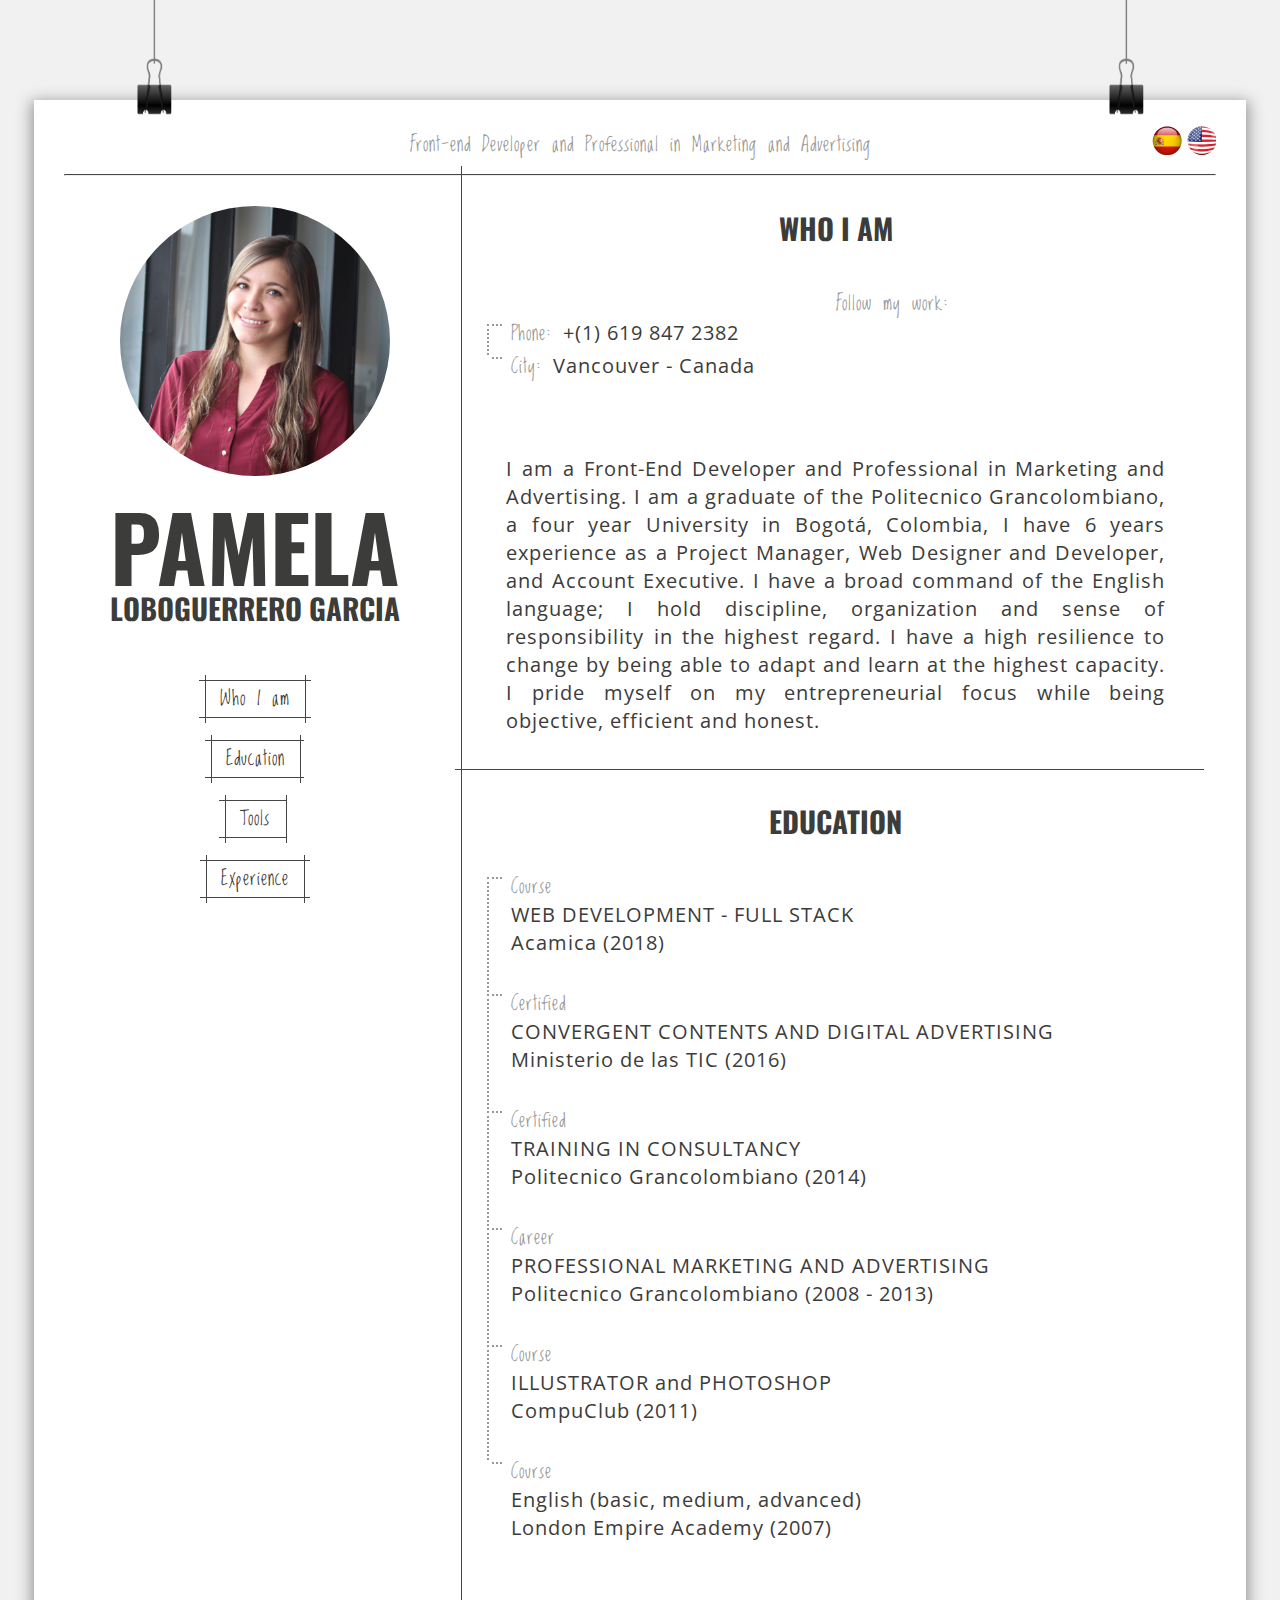
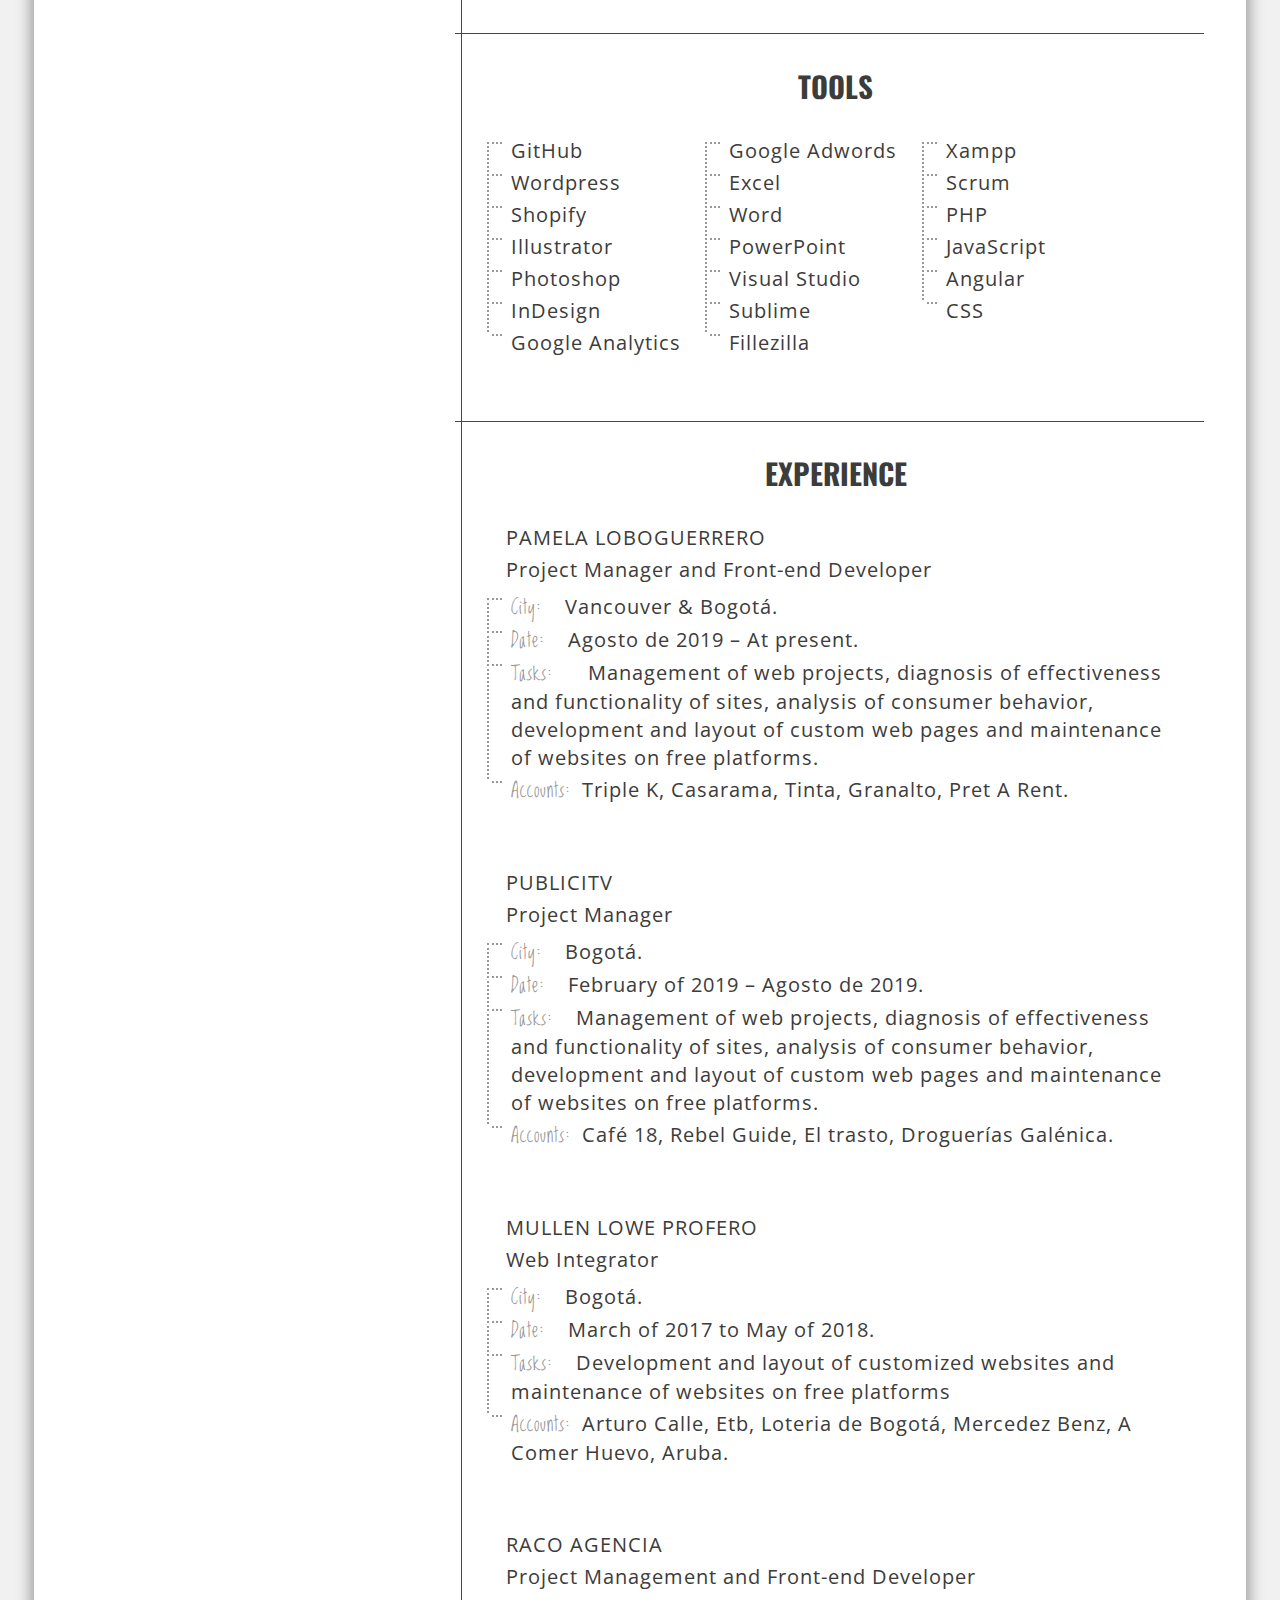
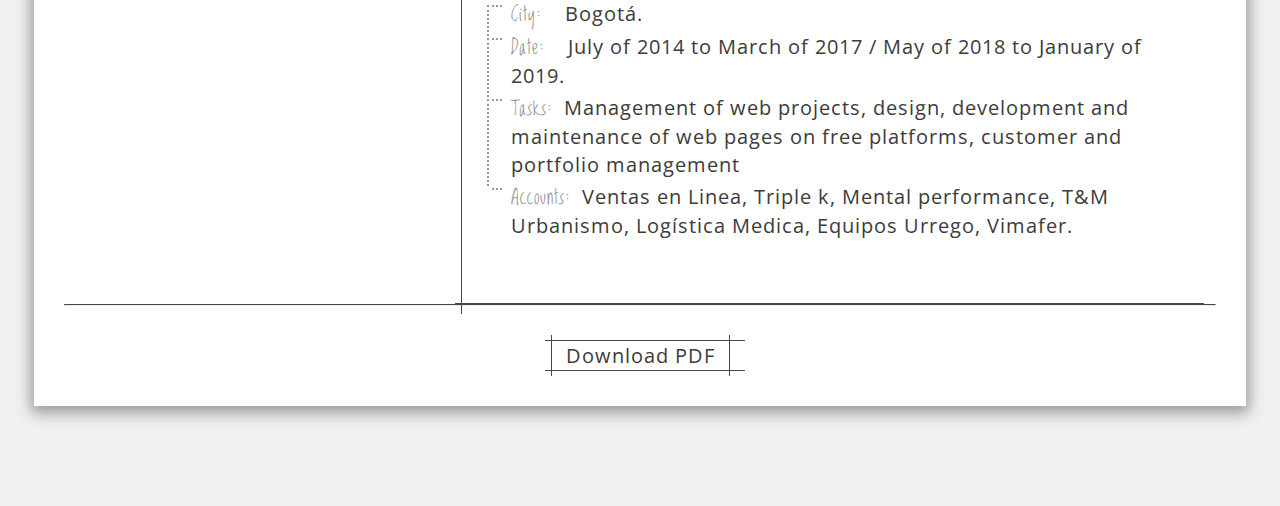
==== english-cv.html @ 78fc013a "left menu add" ====
<!DOCTYPE html>
<html>
    <head>
        <meta charset="UTF-8">
        <title>PAMELA LOBOGUERRERO GARCÍA</title>
        <meta name="viewport" content="width=device-width, initial-scale=1, maximum-scale=1">
        <meta property="og:image" content="http://racoagencia.com/pam/img/pam.jpg">
        <link rel="stylesheet" type="text/css" href="css/styles.css">
        <link href="https://fonts.googleapis.com/css?family=Oswald:500" rel="stylesheet">
        <link href="https://fonts.googleapis.com/css?family=Loved+by+the+King" rel="stylesheet">
        <link href="https://fonts.googleapis.com/css?family=Open+Sans+Condensed:300" rel="stylesheet">
        <!--Iconos FontAwesome-->
        <link rel="stylesheet" href="https://use.fontawesome.com/releases/v5.0.13/css/all.css" integrity="sha384-DNOHZ68U8hZfKXOrtjWvjxusGo9WQnrNx2sqG0tfsghAvtVlRW3tvkXWZh58N9jp" crossorigin="anonymous">
        <link rel="shortcut icon" href="img/favicon.ico" type="image/x-icon">
        <link rel="icon" href="img/favicon.ico" type="image/x-icon">
        <script type="text/javascript" src="https://ajax.googleapis.com/ajax/libs/jquery/1.7.1/jquery.min.js"></script>
        <script type="text/javascript" src="js/main.js"></script>
        <!-- Global site tag (gtag.js) - Google Analytics -->
        <script async src="https://www.googletagmanager.com/gtag/js?id=UA-147970262-1"></script>
        <script>
          window.dataLayer = window.dataLayer || [];
          function gtag(){dataLayer.push(arguments);}
          gtag('js', new Date());

          gtag('config', 'UA-147970262-1');
        </script>

    </head>
    <body>
        <div class="container">
            <p class="text-center carrera"><span> Front-end Developer and Professional in Marketing and Advertising </span></p>
            <hr>
            <div class="lan"><a href="index.html"><img src="img/espana.png"></a>  <a href="english-cv.html"><img src="img/usa.png"></a> </div>
            <div class="row">

                <div class="col-4">
                    <div class="left text-center">
                        <div class="foto"><img src="img/pam.jpg" alt="Foto Pamela"></div>
                        <h1 class="text-center">PAMELA</h1>
                        <h2>LOBOGUERRERO GARCIA</h2>   
                        <div class="scroll">
                            <div class="links" id="links">
                                <div class="container-fix">
                                    <div class="col-4-fix">
                                        <a class="lin-h lin-v btn-menu" data-targetmenu="quienSoy"  href="#quienSoy"> Who I am</a><br/>
                                        <a class="lin-h lin-v btn-menu" data-targetmenu="formacion"  href="#formacion"> Education</a><br/>
                                         <a class="lin-h lin-v btn-menu" data-targetmenu="habilidades"  href="#habilidades"> Tools</a><br/>
                                        <a class="lin-h lin-v btn-menu" data-targetmenu="experiencia"  href="#experiencia"> Experience</a><br/>
                                        
                                    </div>
                                </div>
                            </div>
                        </div>
                    </div>
                </div>

                <div class="col-8 lin-d lin-dd">   

                    <div id="quienSoy" class="lin-hd click">
                        <div class="right">
                            <h2 class="text-center">WHO I AM</h2>
                            <div class="col-6">
                                <ul class="contact">
                                    <li> <span> Phone: </span> +(1) 619 847 2382 </li>
                                    <li> <span> City: </span> Vancouver - Canada</li>
                                </ul>
                            </div>  
                            <div class="col-6">
                                <div class="redes ">
                                    <p><span>Follow my work:</span></p>
                                    <a href="https://www.behance.net/pameloga" target="_blanck"><i class="fab fa-behance-square"></i></a>
                                    <a href="https://www.linkedin.com/in/pamela-loboguerrero/" target="_blanck"><i class="fab fa-linkedin"></i></a>
                                    <a href="https://github.com/paloga87" target="_blanck"><i class="fab fa-git-square"></i></a>
                                </div>
                            </div>
                            <div class="clear"></div>

                            <p class="text-justify">I am a Front-End Developer and Professional in Marketing and Advertising. I am a graduate of the Politecnico Grancolombiano, a four year University in Bogotá, Colombia, I have 6 years experience as a Project Manager, Web Designer and Developer, and Account Executive. I have a broad command of the English language; I hold discipline, organization and sense of responsibility in the highest regard. I have a high resilience to change by being able to adapt and learn at the highest capacity. I pride myself on my entrepreneurial focus while being objective, efficient and honest.</p>
                        </div>
                    </div>

                    <div id="formacion" class="lin-h linr click">
                        <div class="right">
                            <h2 class="text-center">EDUCATION</h2>
                            <ul>
                                <li> <span> Course </span><br>
                                    WEB DEVELOPMENT - FULL STACK<br>
                                    Acamica (2018) <br><br>
                                </li>
                                <li> <span> Certified </span><br>
                                    CONVERGENT CONTENTS AND DIGITAL ADVERTISING<br>
                                    Ministerio de las TIC (2016)<br><br>
                                </li>
                                <li> <span> Certified </span> <br>
                                    TRAINING IN CONSULTANCY<br>
                                    Politecnico Grancolombiano (2014)<br><br>
                                </li>
                                <li> <span> Career </span><br>
                                    PROFESSIONAL MARKETING AND ADVERTISING <br>
                                    Politecnico Grancolombiano (2008 - 2013)<br><br>
                                </li>
                                <li> <span> Course </span><br>
                                    ILLUSTRATOR and PHOTOSHOP <br>
                                    CompuClub (2011)<br><br>
                                </li>
                                <li> <span> Course </span><br>
                                    English (basic, medium, advanced) <br>
                                    London Empire Academy (2007)<br><br>
                                </li>
                            </ul>
                        </div>
                    </div>
    
                  <div id="habilidades" class="click"> 
                        <div class="right">
                            <h2 class="text-center">TOOLS</h2>
                            <div class="tools">
                                <ul class="col-3 first">
                                    <li> GitHub</li>
                                    <li> Wordpress</li>
                                    <li> Shopify</li>
                                    <li> Illustrator</li>
                                    <li> Photoshop</li>
                                    <li> InDesign</li>
                                    <li> Google Analytics</li>
                                </ul>
                                <ul class="col-3">  
                                    <li> Google Adwords</li>
                                    <li> Excel</li>
                                    <li> Word</li>
                                    <li> PowerPoint</li>
                                    <li> Visual Studio</li>
                                    <li> Sublime</li>
                                    <li> Fillezilla</li>
                                </ul>
                                <ul class="col-3">  
                                    <li> Xampp</li>
                                    <li> Scrum</li>
                                    <li> PHP</li>
                                    <li> JavaScript</li>
                                    <li> Angular</li>
                                    <li> CSS</li>
                                    
                                </ul>
                                <div style="clear: both;"></div>
                            </div>
                           
                        </div>     
                    </div> 

                    <div id="experiencia" class="lin-h linr click">
                        <div class="right">
                            <h2 class="text-center">EXPERIENCE</h2>
                             <div class="empleo">
                                <p> PAMELA LOBOGUERRERO </p>
                                <p> Project Manager and Front-end Developer </p>
                                <ul>
                                    <li> <span> City: </span> &nbsp  Vancouver & Bogotá.  </li>
                                    <li> <span> Date: </span> &nbsp  Agosto de 2019 – At present.  </li>
                                    <li> <span> Tasks: </span>  &nbsp &nbsp Management of web projects, diagnosis of effectiveness and functionality of sites, analysis of consumer behavior, development and layout of custom web pages and maintenance of websites on free platforms.
                                    </li>
                                    <li> <span> Accounts: </span> Triple K, Casarama, Tinta, Granalto, Pret A Rent.
                                    </li>
                                </ul>
                            </div>
                            <div class="empleo">
                                <p> PUBLICITV </p>
                                <p> Project Manager </p>
                                <ul>
                                    <li> <span> City: </span> &nbsp  Bogotá.  </li>
                                    <li> <span> Date: </span> &nbsp  February of 2019 – Agosto de 2019. </li>
                                    <li> <span> Tasks: </span>  &nbsp Management of web projects, diagnosis of effectiveness and functionality of sites, analysis of consumer behavior, development and layout of custom web pages and maintenance of websites on free platforms.
                                    </li>
                                    <li> <span> Accounts: </span> Café 18, Rebel Guide, El trasto, Droguerías Galénica.
                                    </li>
                                </ul>
                            </div>
                            <div class="empleo">
                                <p> MULLEN LOWE PROFERO </p>
                                <p> Web Integrator </p>
                                <ul>
                                    <li> <span> City: </span> &nbsp  Bogotá.  </li>
                                    <li> <span> Date: </span> &nbsp March of 2017 to May of 2018. </li>
                                    <li> <span> Tasks: </span>  &nbsp Development and layout of customized websites and maintenance of websites on free platforms </li>
                                    <li> <span> Accounts: </span> Arturo Calle, Etb, Loteria de Bogotá, Mercedez Benz, A Comer Huevo, Aruba.
                                    </li>
                                </ul>
                            </div>
                            <div class="empleo">
                                <p> RACO AGENCIA </p>
                                <p> Project Management and Front-end Developer </p>
                                <ul>
                                    <li> <span> City: </span> &nbsp  Bogotá.  </li>
                                    <li> <span> Date: </span> &nbsp July of 2014 to March of 2017 / May of 2018 to January of 2019.</li>
                                    <li> <span> Tasks: </span>  Management of web projects, design, development and maintenance of web pages on free platforms,  customer and portfolio management </li>
                                    <li> <span> Accounts: </span> Ventas en Linea, Triple k, Mental performance, T&M Urbanismo, Logística Medica, Equipos Urrego, Vimafer.
                                    </li>
                                </ul>
                            </div>
                        </div>
                    </div>

                    
                </div>                       
            </div>	
            <hr>

            <div class="dwl-btn text-center"><a href="img/Pamela-Loboguerrero.pdf" target="_blanck">Download  PDF</a></div>
        </div> 
    </body>
</html>
---- css/styles.css ----
/*-------GENERALS------*/
*{
    margin: 0;
    padding: 0;
    color: #3c3c3b;
}
body{
    background: #f1f1f1;
    /*background: linear-gradient(to bottom left, #e1c0b3 42%, #68bcc8 99%); */
    background-repeat: no-repeat;
    min-height: -webkit-fill-available;
}
.container{
    width: 90%;
    background: #fff;
    margin: 0 auto;
    margin-top: 100px;
    padding: 30px;
    box-shadow: 0px 4px 14px 3px #999;
    margin-bottom: 100px;
    position: relative;
    max-width: 1170px;
}
.container::before, .container::after{
    content: "";
    background: url('../img/gancho.png');
    position: absolute;
    width: 40px;
    height: 163px;
    top: -148px;
    background-repeat: no-repeat;
    background-position: center;
    background-size: 100%;
}
.container::before{
    left: 100px;
}
.container::after{
    right: 100px;
}
.row{
    clear: both;
    display: table;
}
.clear{
    clear: both;
}
img{
    max-width: 100%;
}
hr{
   border-top: 1px solid #464645;
}
/*--fonts--*/
h1, h2, h3, h4{
    font-family: 'Oswald', sans-serif;
}
h1{
    font-size: 90px;
    line-height: 80px
}
h2{
    font-size:29px;
}
li span, p span, .links a{
    font-family: 'Loved by the King', cursive; 
}
p, li, a{
    font-family: 'Open Sans Condensed', sans-serif;
    font-size: 20px;
    line-height: 28px;
    letter-spacing: 1px;
    padding-bottom: 4px;
}
a{
    text-decoration: none;
}
.text-center{
    text-align: center;
}
.text-justify{
    text-align: justify;
}
span{
    color: #989898;
}
/*--Grids--*/
.col-3{
    width: 33%;
}
.col-4{
    width: 34.5%;
}
.col-6{
    width: 50%;
}
.col-8{
    width: 65%;    
}
.col-4, .col-8, .col-6, .col-3{
    float: left;
}
.center-b{
    margin: 0 auto;
    float: none;
}
/*---lines---*/
.lin-d, .lin-h, .lin-v{
     position: relative;
}
.lin-d::after {
    content: "";
    border-right: 1px solid #464645;
    position: absolute;
    left: 0;
    top: -10px;
    bottom: -10px;

}
.lin-h::before, .dwl-btn a::before{
    content:"";
    position: absolute;
    width: 112%;
    border-top: 1px solid #464645;
    border-bottom: 1px solid #464645;
    top: 0;
    bottom: 0;
    left: -6px;
}
.linr.lin-h::before{
    width: 100%;
}
.lin-v::after, .dwl-btn a::after{
    content:"";
    position: absolute;
    width: 99%;
    border-left: 1px solid #464645;
    border-right: 1px solid #464645;
    top: -5px;
    bottom: -5px;
    left: 0;
}
/*---list left lines--*/
ul{
    padding: 30px 0px;
    list-style-type: none;
}
ul li{
    position: relative;
    padding-left: 5px
}
ul li::after {
    border-right: 2px dotted #989898;
    content: "";
    position: absolute;
    left: -19px;
    top: 5px;
    bottom: -3px;
}
ul li:last-child::after{
    display: none;
}
ul li::before {
    border-top: 2px dotted #989898;
    content: "";
    position: absolute;
    left: -14px;
    width: 10px;
    top: 5px
}
/*-------CONTENT------*/
.lan{
    position: absolute;
    top: 25px;
    right: 30px
}

.lan a img:hover{
    cursor: pointer;
}
.carrera{
    padding-bottom: 15px;
}
.left{
    padding-right: 15px;
}
.right{
    padding-left: 45px;
    padding-right: 45px;
}
.left, .right{
    padding-top: 30px;
    padding-bottom: 30px;
}
.foto{
    border-radius: 50%;
    overflow: hidden;
    width: 270px;
    height: 270px;
    margin: 0 auto;
    margin-bottom: 30px;
}
.scroll{
    position: relative;
}

.links{
    position: absolute;
    width: 100%;
}
.links{
    padding: 40px 0;

}
.links a, .dwl-btn a{
    position: relative;
    padding: 2px 15px;
    text-decoration: none;
    transition: background-color 0.5s ease-in-out;
    line-height: 60px
}
.links a:hover, .dwl-btn a:hover{
    background: #464645;
    color: #fff;
}
.fix{
    position: fixed;
    top: 0;
    left: 0;
}
.fix .container-fix{
    width: 75%;
    background: #fff;
    margin: 0 auto;
    padding: 30px;
    margin-bottom: 100px;
    position: relative;
    max-width: 1170px;
}
.fix .col-4-fix{
    width: 34.5%;
}
.empleo {
    padding-top: 30px;
}
.empleo ul{
    padding-top: 5px;
}
.contact{
    margin-top: 40px;
    margin-bottom: 40px;
}
.redes {
    padding-top: 40px;
}
.fab{
    font-size: 40px;
    padding: 10px 10px;
}
.fa-behance-square{
    color: #0066ff;
}
.fa-linkedin{
    color: #057aba;
}

.fab:hover{
    color: #989898;
}
.proyecto{
    position: relative;
    margin: 5px;   
}
.proyecto:hover::before, .proyecto:focus::before{
    content: "";
    position: absolute;
    top: 0;
    bottom: 0;
    left: 0;
    right: 0;
    background: #464645;
    width: 100%;
    opacity: 0.6;
}
.proyecto a{
    display: none;
}
.proyecto:hover a, .proyecto:focus a{
    display: block;
    position: absolute;
    text-align: center;
    width: 100%;
    top: 0;
    bottom: 0;
    left: 0;
    right: 0;
    padding-top: 30%;
    color: #fff; 
}
#habilidades h4{
    display: inline-block;
}
.progress{
    padding-top: 30px;
}
.habilidad{
    width: 70%;
    margin: 0 auto;
    clear: both;
    margin-bottom: 5px;
}
ol{
    float: right;    
    text-align: right;
    list-style-type: none;
    display: inline-block;
}
ol li{
    width: 14px;
    height: 10px;
    background: #fff;
    border-radius: 50%;
    margin: 3px;
    display: inline-block
}
.html{
    background: #e25218;
}
.css{
    background: #027bcb;
}
.jas{
    background: #f3851b;
}
.php{
    background: #8c8fcb;
}
.wordpress{
    background: #0986c2;
}
.git{
    background: #ed5629;
}
.angular{
    background: #C3002F;
}
.ilustrator{
    background: #f27a00;
}
.photoshop{
    background: #38d2ff;  
}
.dwl-btn{
    margin: 20px 0 20px 0;
    width: 100%;
    height: 30px
}

/*---Media---*/
@media (max-width: 1150px){
    .container, .fix .container-fix{
        width: 85%
    }
}
@media (max-width: 999px){
    .foto{
        width: 200px;
        height: 200px;
    }
    h1{
        font-size: 64px;
        line-height: 60px
    }
    h2{
        font-size:20px;
    }
    .habilidad{
        width: 90%;
    }
}
@media (max-width: 767px){
    .container::before, .container::after{
        height: 123px;
        top: -110px;
        background-size:  contain;
    }
    .col-4, .col-8,  .col-3 {
        width: 100%;
    }
    .lin-dd::before{
        content: "";
        border-right: 1px solid #464645;
        position: absolute;
        right: 0;
        top: -10px;
        bottom: -10px;
    }
    .linr.lin-h::before{
        width: 102%;
    }
    .lin-hd{
        position: relative;
    }
    .lin-hd::after{
        content:"";
        position: absolute;
        width: 102%;
        border-top: 1px solid #464645;
        top: 0;
        left: -6px;
    }
    .links{
        display: none
    }
    .redes {
        padding-top: 0px;
        padding-bottom: 20px;
    } 
    .lan{
        position: relative;
        width: 100%;
        text-align: right;
        padding: 10px 0;
        top: 0;
        right: 0;
    }
    .picture .left{
        padding-top: 0px;
    }
    .contact{
        margin-top: 0;
        margin-bottom: 0;
    }
    .tools ul{
        padding: 0
    }
    .tools ul.first{
        padding-top: 30px;
    }
    
}
@media (max-width: 500px){
    .container{
        width: 86%;
        padding: 13px;
        margin-top: 50px;
        margin-bottom: 50px;
    }
    .right{
        padding-left: 30px;
        padding-right: 30px
    }
    .col-6{
        width: 100%;
    }
    p, li, a{
        font-size:17px
    }
    .linr.lin-h::before, .lin-hd::after{
        width: 104%
    }
    .habilidad{
        width: 100%;
        margin-bottom: 5px;
    }
    ol li{
        width: 8px;
        height: 8px;
        margin: 1.5px;
    }
}
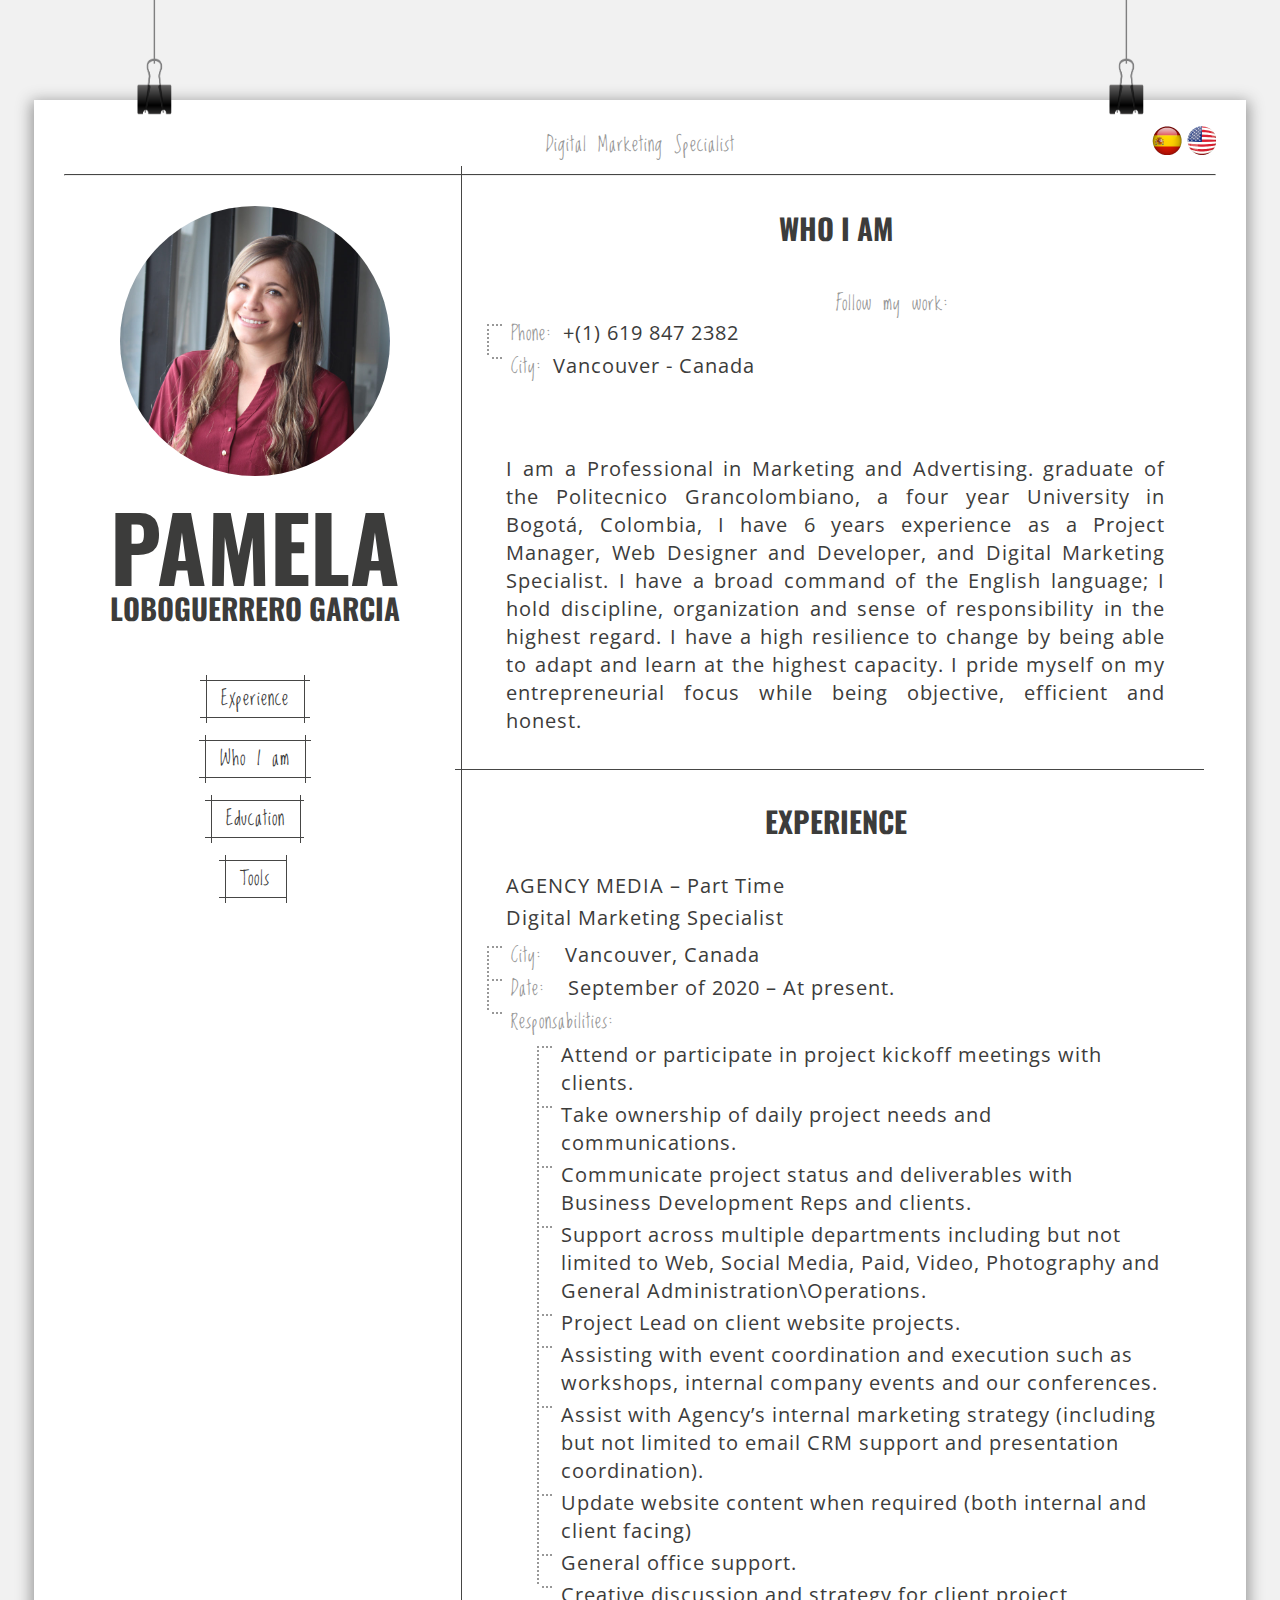
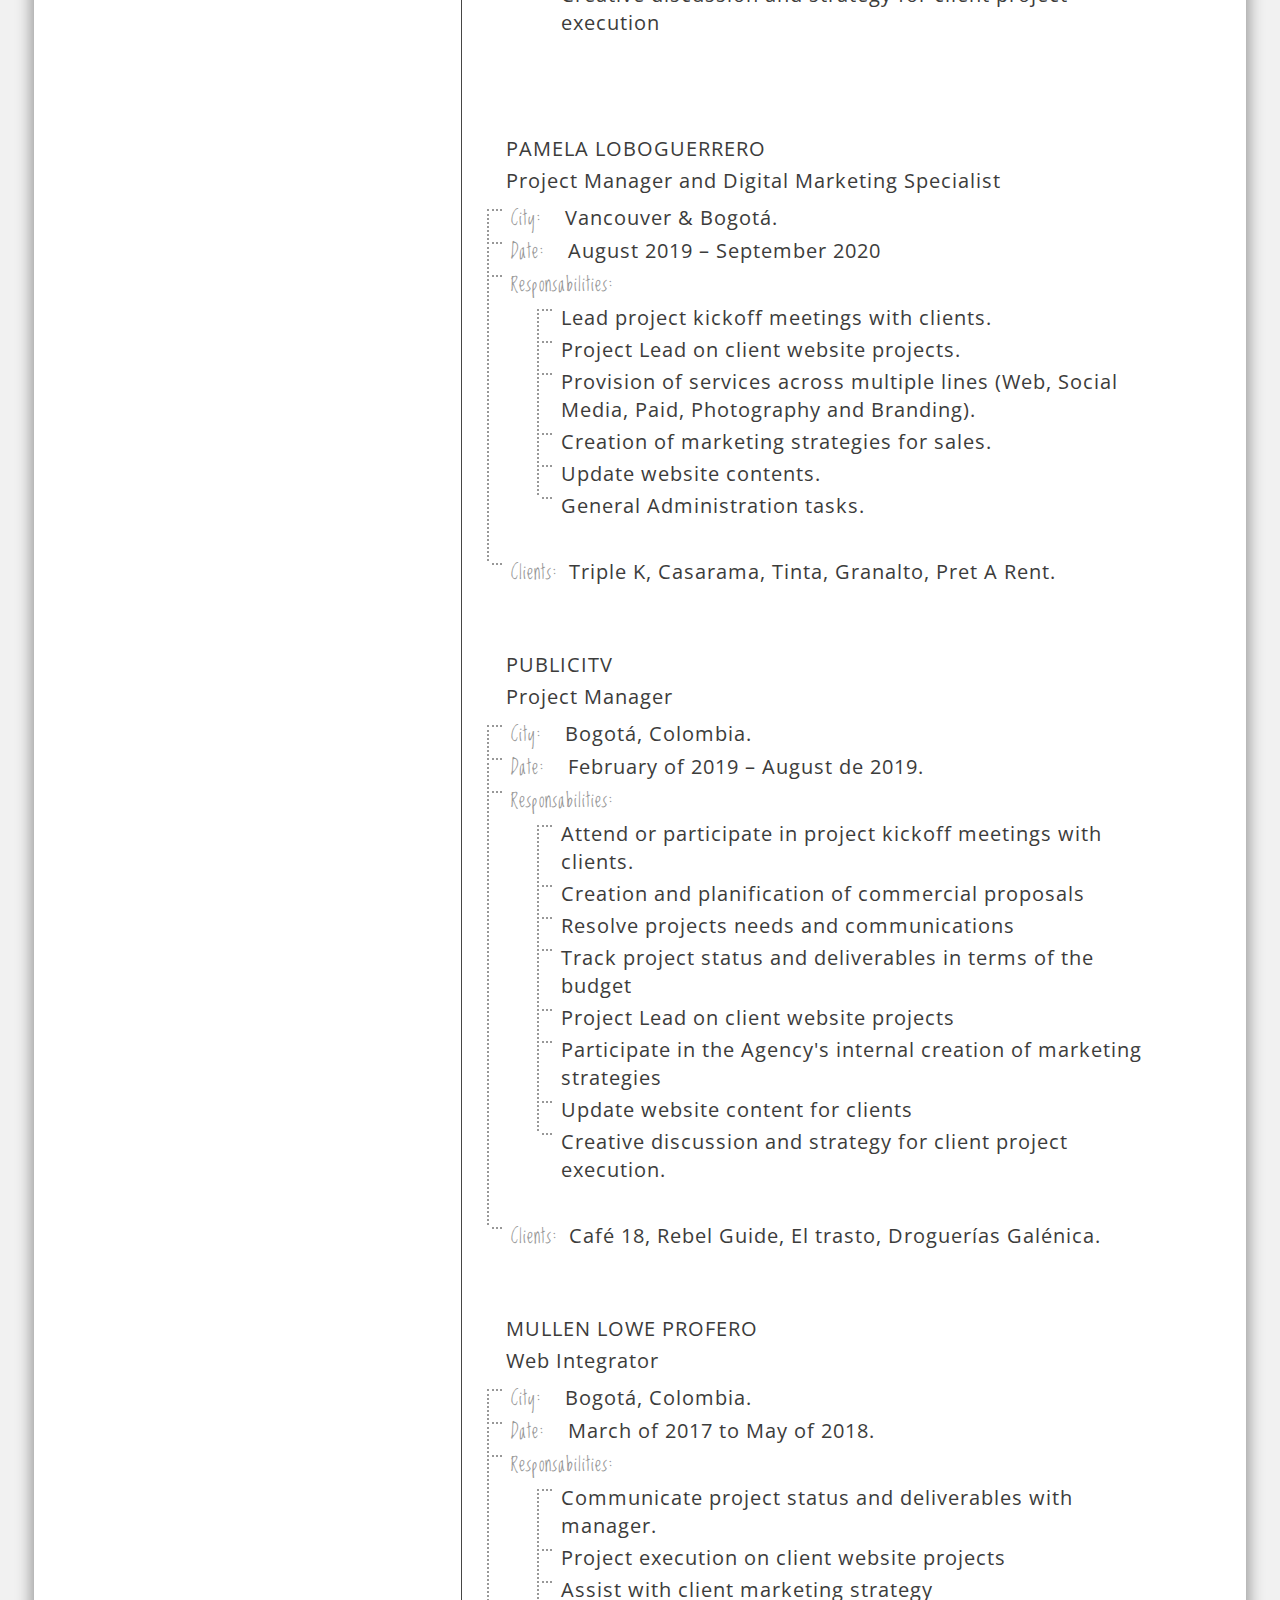
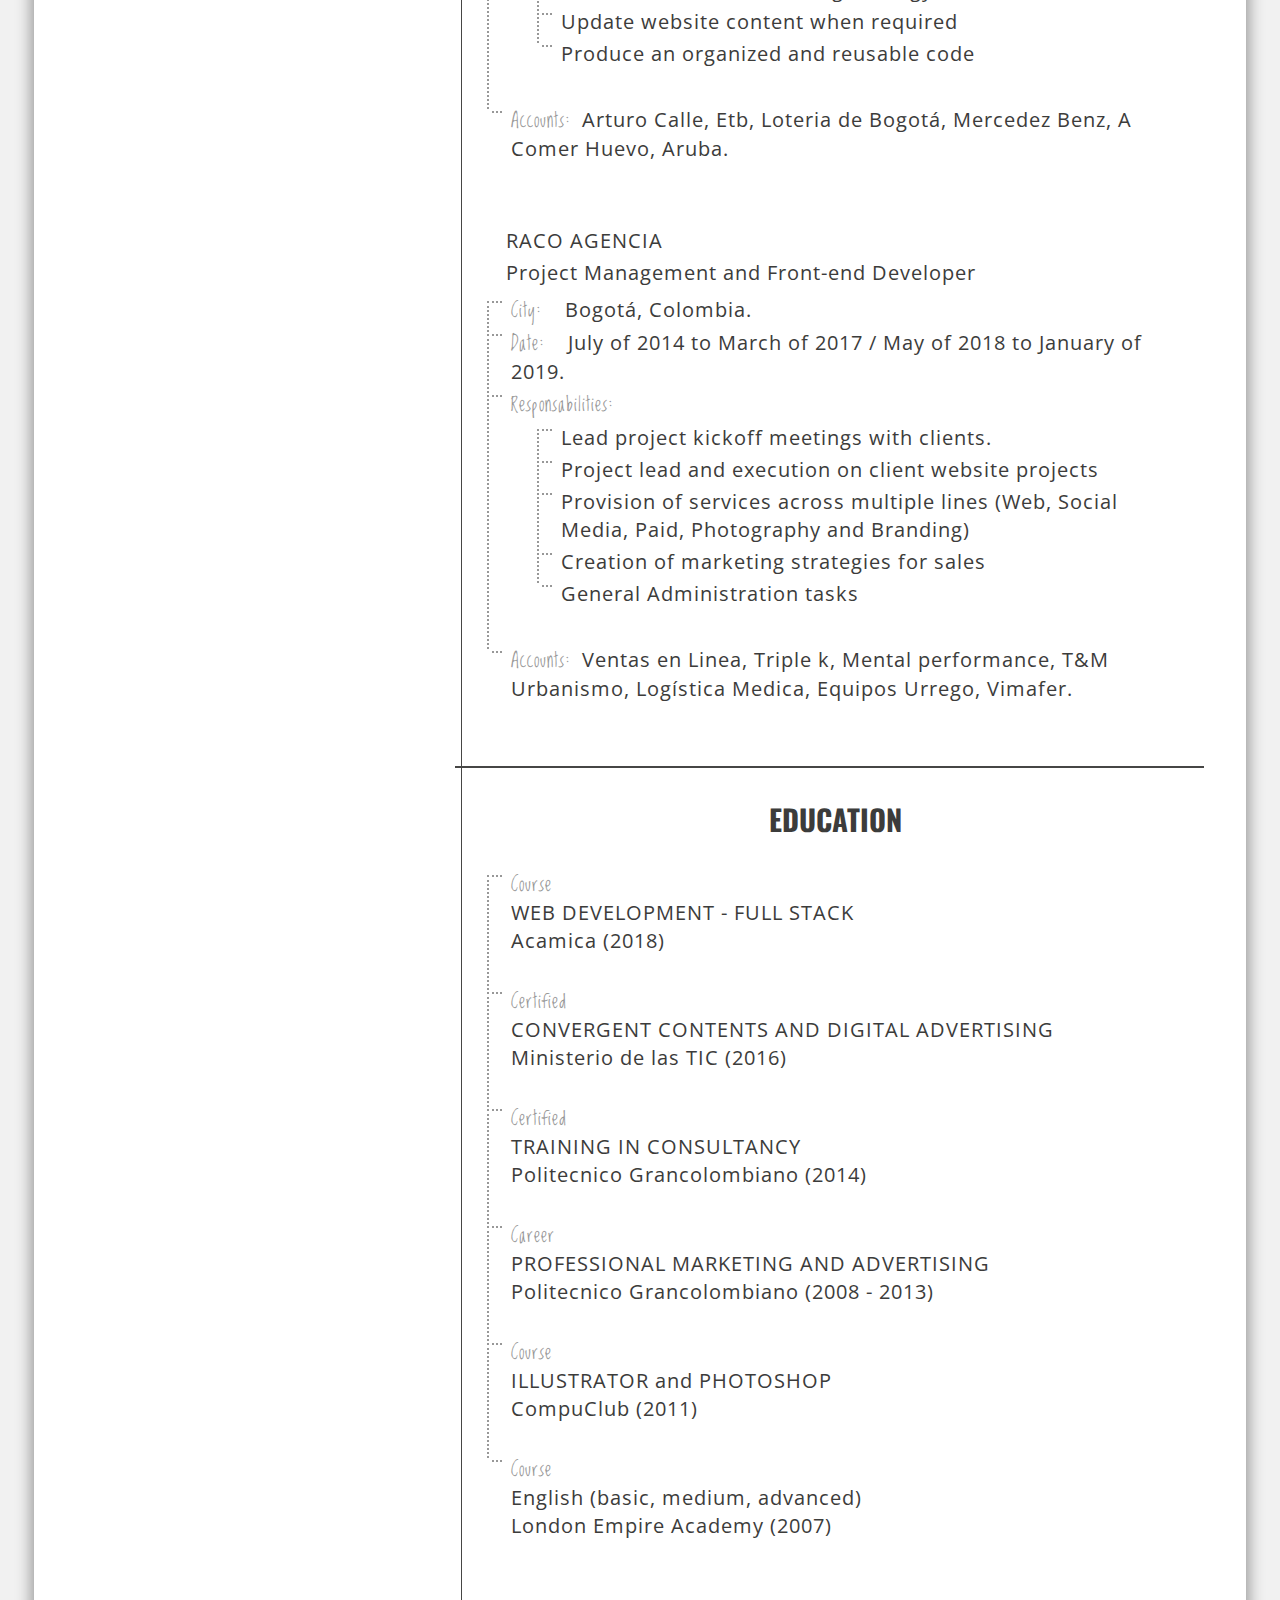
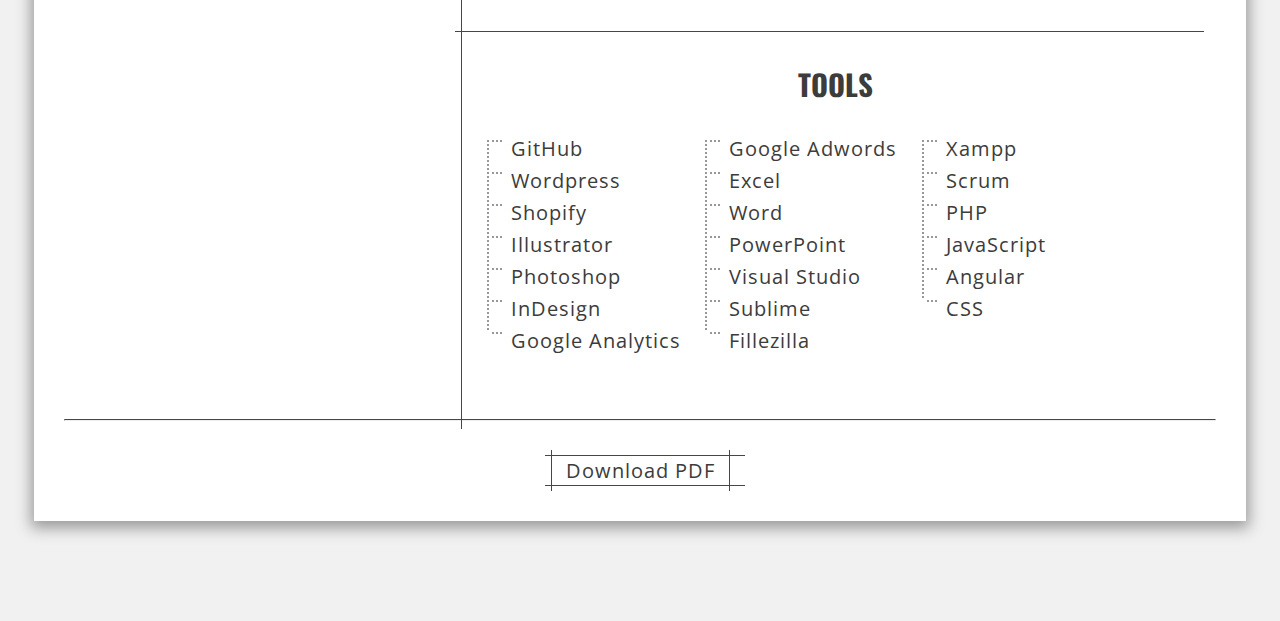
==== commit 6be6947b: "Add files via upload" ====
--- a/english-cv.html
+++ b/english-cv.html
@@ -28,7 +28,7 @@
     </head>
     <body>
         <div class="container">
-            <p class="text-center carrera"><span> Front-end Developer and Professional in Marketing and Advertising </span></p>
+            <p class="text-center carrera"><span> Digital Marketing Specialist </span></p>
             <hr>
             <div class="lan"><a href="index.html"><img src="img/espana.png"></a>  <a href="english-cv.html"><img src="img/usa.png"></a> </div>
             <div class="row">
@@ -42,10 +42,10 @@
                             <div class="links" id="links">
                                 <div class="container-fix">
                                     <div class="col-4-fix">
+                                        <a class="lin-h lin-v btn-menu" data-targetmenu="experiencia"  href="#experiencia"> Experience</a><br/>                                        
                                         <a class="lin-h lin-v btn-menu" data-targetmenu="quienSoy"  href="#quienSoy"> Who I am</a><br/>
                                         <a class="lin-h lin-v btn-menu" data-targetmenu="formacion"  href="#formacion"> Education</a><br/>
-                                         <a class="lin-h lin-v btn-menu" data-targetmenu="habilidades"  href="#habilidades"> Tools</a><br/>
-                                        <a class="lin-h lin-v btn-menu" data-targetmenu="experiencia"  href="#experiencia"> Experience</a><br/>
+                                        <a class="lin-h lin-v btn-menu" data-targetmenu="habilidades"  href="#habilidades"> Tools</a><br/>
                                         
                                     </div>
                                 </div>
@@ -75,7 +75,116 @@
                             </div>
                             <div class="clear"></div>
 
-                            <p class="text-justify">I am a Front-End Developer and Professional in Marketing and Advertising. I am a graduate of the Politecnico Grancolombiano, a four year University in Bogotá, Colombia, I have 6 years experience as a Project Manager, Web Designer and Developer, and Account Executive. I have a broad command of the English language; I hold discipline, organization and sense of responsibility in the highest regard. I have a high resilience to change by being able to adapt and learn at the highest capacity. I pride myself on my entrepreneurial focus while being objective, efficient and honest.</p>
+                            <p class="text-justify">I am a Professional in Marketing and Advertising. graduate of the Politecnico Grancolombiano, a four year University in Bogotá, Colombia, I have 6 years experience as a Project Manager, Web Designer and Developer, and Digital Marketing Specialist. I have a broad command of the English language; I hold discipline, organization and sense of responsibility in the highest regard. I have a high resilience to change by being able to adapt and learn at the highest capacity. I pride myself on my entrepreneurial focus while being objective, efficient and honest.</p>
+                        </div>
+                    </div>
+                    <div id="experiencia" class="lin-h linr click">
+                        <div class="right">
+                            <h2 class="text-center">EXPERIENCE</h2>
+                            <div class="empleo">
+                                <p> AGENCY MEDIA – Part Time </p>
+                                <p> Digital Marketing Specialist </p>
+                                <ul>
+                                    <li> <span> City: </span> &nbsp  Vancouver, Canada </li>
+                                    <li> <span> Date: </span> &nbsp  September of 2020 – At present.  </li>
+                                    <li> <span> Responsabilities: </span>  <br>
+                                        <ul class="responsabilities">
+                                        <li>Attend or participate in project kickoff meetings with clients. </li>
+                                        <li>Take ownership of daily project needs and communications. </li>
+                                        <li> Communicate project status and deliverables with Business Development Reps and clients. </li>
+                                        <li> Support across multiple departments including but not limited to Web, Social Media, Paid, Video, Photography and General Administration\Operations. </li>
+                                        <li> Project Lead on client website projects. </li>
+                                        <li> Assisting with event coordination and execution such as workshops, internal company events and our conferences. </li>
+                                        <li> Assist with Agency’s internal marketing strategy (including but not limited to email CRM support and presentation coordination). </li>
+                                        <li> Update website content when required (both internal and client facing)</li>
+                                        <li> General office support. </li>
+                                        <li> Creative discussion and strategy for client project execution </li>
+                                        </ul>
+
+                                    
+                                    </li>
+                                </ul>
+                            </div>
+                            <div class="empleo">
+                                <p> PAMELA LOBOGUERRERO </p>
+                                <p> Project Manager and Digital Marketing Specialist</p>
+                                <ul>
+                                    <li> <span> City: </span> &nbsp  Vancouver & Bogotá.  </li>
+                                    <li> <span> Date: </span> &nbsp  August 2019 – September 2020  </li>
+                                    <li> <span> Responsabilities: </span>  
+                                        <ul class="responsabilities">
+                                            <li> Lead project kickoff meetings with clients. </li>
+                                            <li> Project Lead on client website projects.</li>
+                                            <li> Provision of services across multiple lines (Web, Social Media, Paid, Photography and Branding).</li>
+                                            <li> Creation of marketing strategies for sales.</li>
+                                            <li> Update website contents.</li>
+                                            <li> General Administration tasks.  </li>
+
+                                        </ul>
+                                    </li>
+                                    <li> <span> Clients: </span> Triple K, Casarama, Tinta, Granalto, Pret A Rent.
+                                    </li>
+                                </ul>
+                            </div>
+                            <div class="empleo">
+                                <p> PUBLICITV </p>
+                                <p> Project Manager </p>
+                                <ul>
+                                    <li> <span> City: </span> &nbsp  Bogotá, Colombia. </li>
+                                    <li> <span> Date: </span> &nbsp  February of 2019 – August de 2019. </li>
+                                    <li> <span> Responsabilities: </span>  
+                                        <ul class="responsabilities">
+                                            <li> Attend or participate in project kickoff meetings with clients.</li>
+                                            <li> Creation and planification of commercial proposals</li>
+                                            <li> Resolve projects needs and communications</li>
+                                            <li> Track project status and deliverables in terms of the budget</li>
+                                            <li> Project Lead on client website projects</li>
+                                            <li> Participate in the Agency's internal creation of marketing strategies</li>
+                                            <li> Update website content for clients</li>
+                                            <li> Creative discussion and strategy for client project execution.</li> 
+                                        </ul>
+                                    </li>
+                                    <li> <span> Clients: </span> Café 18, Rebel Guide, El trasto, Droguerías Galénica.
+                                    </li>
+                                </ul>
+                            </div>
+                            <div class="empleo">
+                                <p> MULLEN LOWE PROFERO </p>
+                                <p> Web Integrator </p>
+                                <ul>
+                                    <li> <span> City: </span> &nbsp  Bogotá, Colombia.  </li>
+                                    <li> <span> Date: </span> &nbsp March of 2017 to May of 2018. </li>
+                                    <li> <span> Responsabilities: </span>  
+                                        <ul class="responsabilities">
+                                            <li> Communicate project status and deliverables with manager.</li>
+                                            <li> Project execution on client website projects</li>
+                                            <li> Assist with client marketing strategy</li>
+                                            <li> Update website content when required</li>
+                                            <li> Produce an organized and reusable code</li>                                           
+                                        </ul>
+                                    </li>
+                                    <li> <span> Accounts: </span> Arturo Calle, Etb, Loteria de Bogotá, Mercedez Benz, A Comer Huevo, Aruba.</li>
+                                </ul>
+                            </div>
+                            <div class="empleo">
+                                <p> RACO AGENCIA </p>
+                                <p> Project Management and Front-end Developer </p>
+                                <ul>
+                                    <li> <span> City: </span> &nbsp  Bogotá, Colombia.  </li>
+                                    <li> <span> Date: </span> &nbsp July of 2014 to March of 2017 / May of 2018 to January of 2019.</li>
+                                    <li> <span> Responsabilities: </span>  
+                                        <ul class="responsabilities">
+                                            <li> Lead project kickoff meetings with clients. </li>
+                                            <li> Project lead and execution on client website projects</li>
+                                            <li> Provision of services across multiple lines (Web, Social Media, Paid, Photography and Branding)</li>
+                                            <li> Creation of marketing strategies for sales</li>
+                                            <li> General Administration tasks</li>                                          
+                                        </ul>
+                                    </li>
+                                    <li> <span> Accounts: </span> Ventas en Linea, Triple k, Mental performance, T&M Urbanismo, Logística Medica, Equipos Urrego, Vimafer.
+                                    </li>
+                                </ul>
+                            </div>
                         </div>
                     </div>
 
@@ -148,64 +257,14 @@
                         </div>     
                     </div> 
 
-                    <div id="experiencia" class="lin-h linr click">
-                        <div class="right">
-                            <h2 class="text-center">EXPERIENCE</h2>
-                             <div class="empleo">
-                                <p> PAMELA LOBOGUERRERO </p>
-                                <p> Project Manager and Front-end Developer </p>
-                                <ul>
-                                    <li> <span> City: </span> &nbsp  Vancouver & Bogotá.  </li>
-                                    <li> <span> Date: </span> &nbsp  Agosto de 2019 – At present.  </li>
-                                    <li> <span> Tasks: </span>  &nbsp &nbsp Management of web projects, diagnosis of effectiveness and functionality of sites, analysis of consumer behavior, development and layout of custom web pages and maintenance of websites on free platforms.
-                                    </li>
-                                    <li> <span> Accounts: </span> Triple K, Casarama, Tinta, Granalto, Pret A Rent.
-                                    </li>
-                                </ul>
-                            </div>
-                            <div class="empleo">
-                                <p> PUBLICITV </p>
-                                <p> Project Manager </p>
-                                <ul>
-                                    <li> <span> City: </span> &nbsp  Bogotá.  </li>
-                                    <li> <span> Date: </span> &nbsp  February of 2019 – Agosto de 2019. </li>
-                                    <li> <span> Tasks: </span>  &nbsp Management of web projects, diagnosis of effectiveness and functionality of sites, analysis of consumer behavior, development and layout of custom web pages and maintenance of websites on free platforms.
-                                    </li>
-                                    <li> <span> Accounts: </span> Café 18, Rebel Guide, El trasto, Droguerías Galénica.
-                                    </li>
-                                </ul>
-                            </div>
-                            <div class="empleo">
-                                <p> MULLEN LOWE PROFERO </p>
-                                <p> Web Integrator </p>
-                                <ul>
-                                    <li> <span> City: </span> &nbsp  Bogotá.  </li>
-                                    <li> <span> Date: </span> &nbsp March of 2017 to May of 2018. </li>
-                                    <li> <span> Tasks: </span>  &nbsp Development and layout of customized websites and maintenance of websites on free platforms </li>
-                                    <li> <span> Accounts: </span> Arturo Calle, Etb, Loteria de Bogotá, Mercedez Benz, A Comer Huevo, Aruba.
-                                    </li>
-                                </ul>
-                            </div>
-                            <div class="empleo">
-                                <p> RACO AGENCIA </p>
-                                <p> Project Management and Front-end Developer </p>
-                                <ul>
-                                    <li> <span> City: </span> &nbsp  Bogotá.  </li>
-                                    <li> <span> Date: </span> &nbsp July of 2014 to March of 2017 / May of 2018 to January of 2019.</li>
-                                    <li> <span> Tasks: </span>  Management of web projects, design, development and maintenance of web pages on free platforms,  customer and portfolio management </li>
-                                    <li> <span> Accounts: </span> Ventas en Linea, Triple k, Mental performance, T&M Urbanismo, Logística Medica, Equipos Urrego, Vimafer.
-                                    </li>
-                                </ul>
-                            </div>
-                        </div>
-                    </div>
+                    
 
                     
                 </div>                       
             </div>	
             <hr>
 
-            <div class="dwl-btn text-center"><a href="img/Pamela-Loboguerrero.pdf" target="_blanck">Download  PDF</a></div>
+            <div class="dwl-btn text-center"><a href="img/resume-2020.pdf" target="_blanck">Download  PDF</a></div>
         </div> 
     </body>
 </html>
--- a/css/styles.css
+++ b/css/styles.css
@@ -168,6 +168,9 @@
     width: 10px;
     top: 5px
 }
+ul.responsabilities{
+    padding-left: 45px;
+}
 /*-------CONTENT------*/
 .lan{
     position: absolute;
@@ -229,7 +232,7 @@
     left: 0;
 }
 .fix .container-fix{
-    width: 75%;
+  
     background: #fff;
     margin: 0 auto;
     padding: 30px;
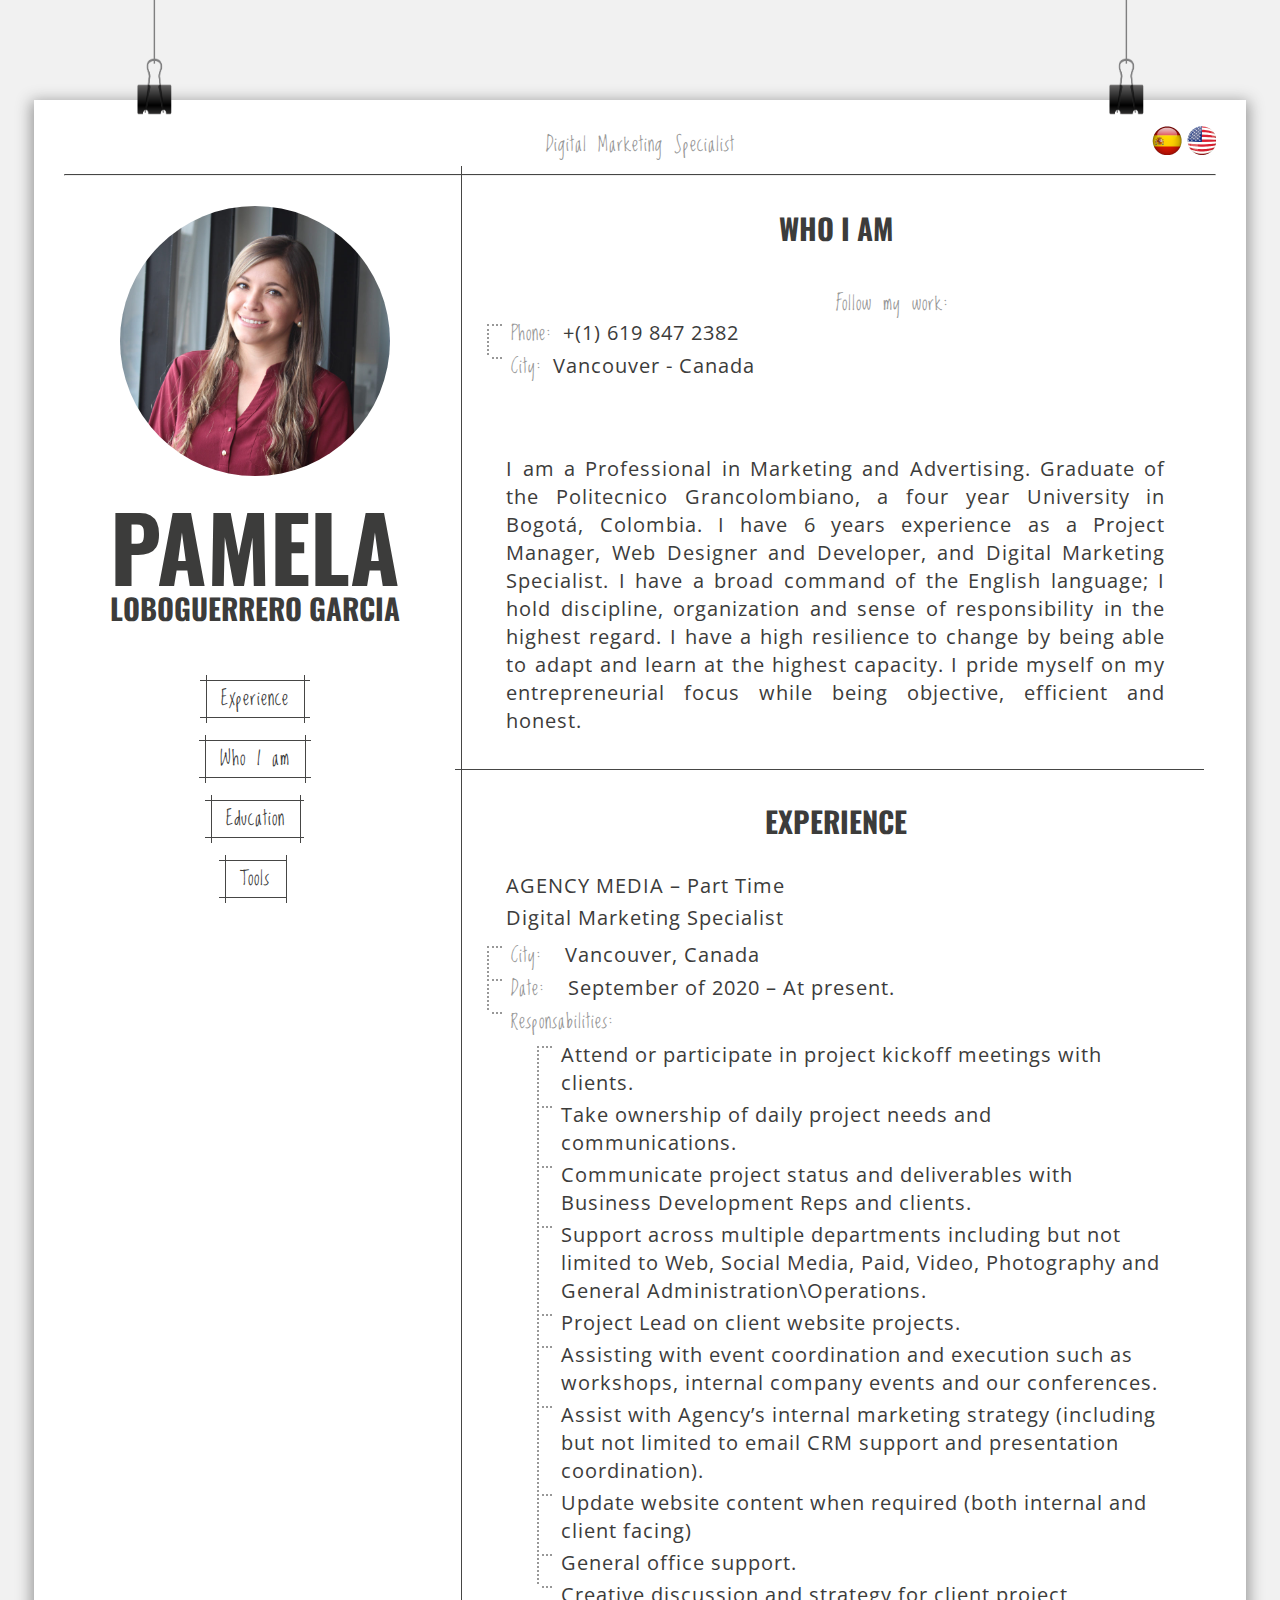
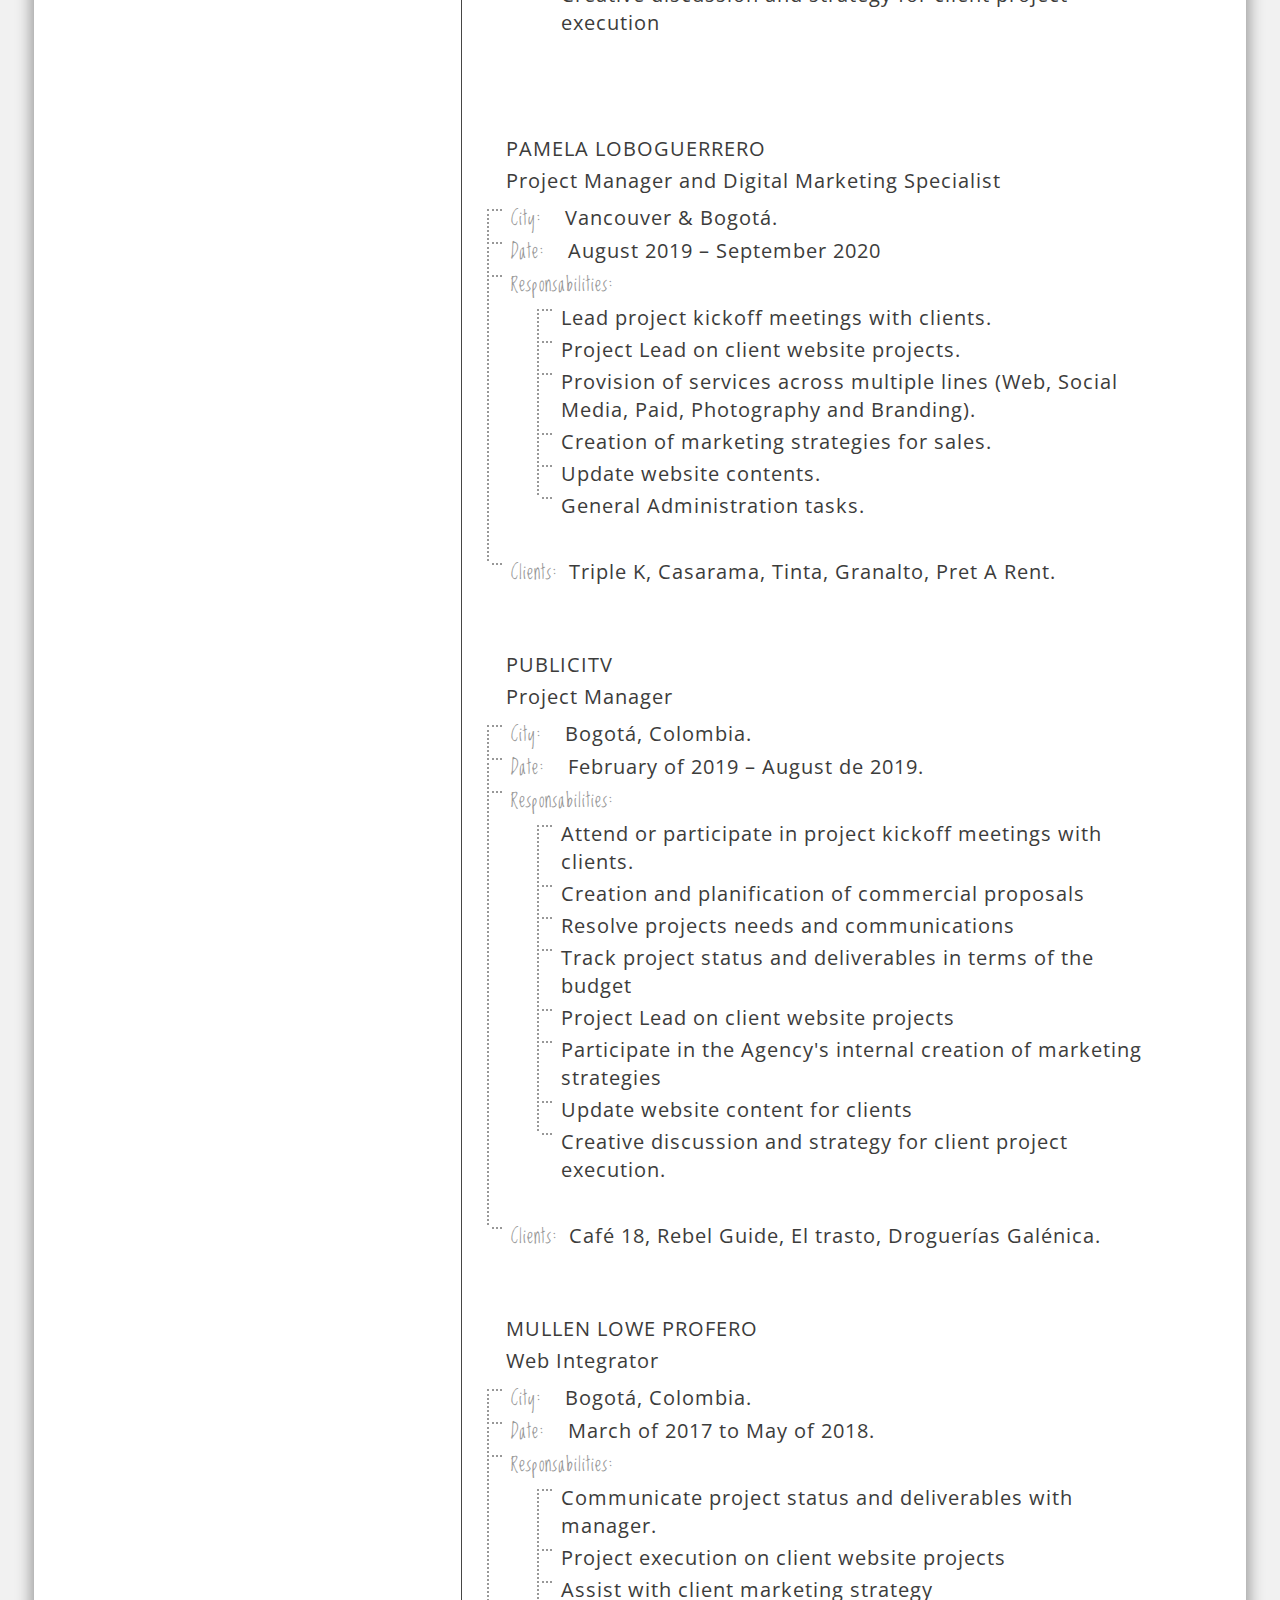
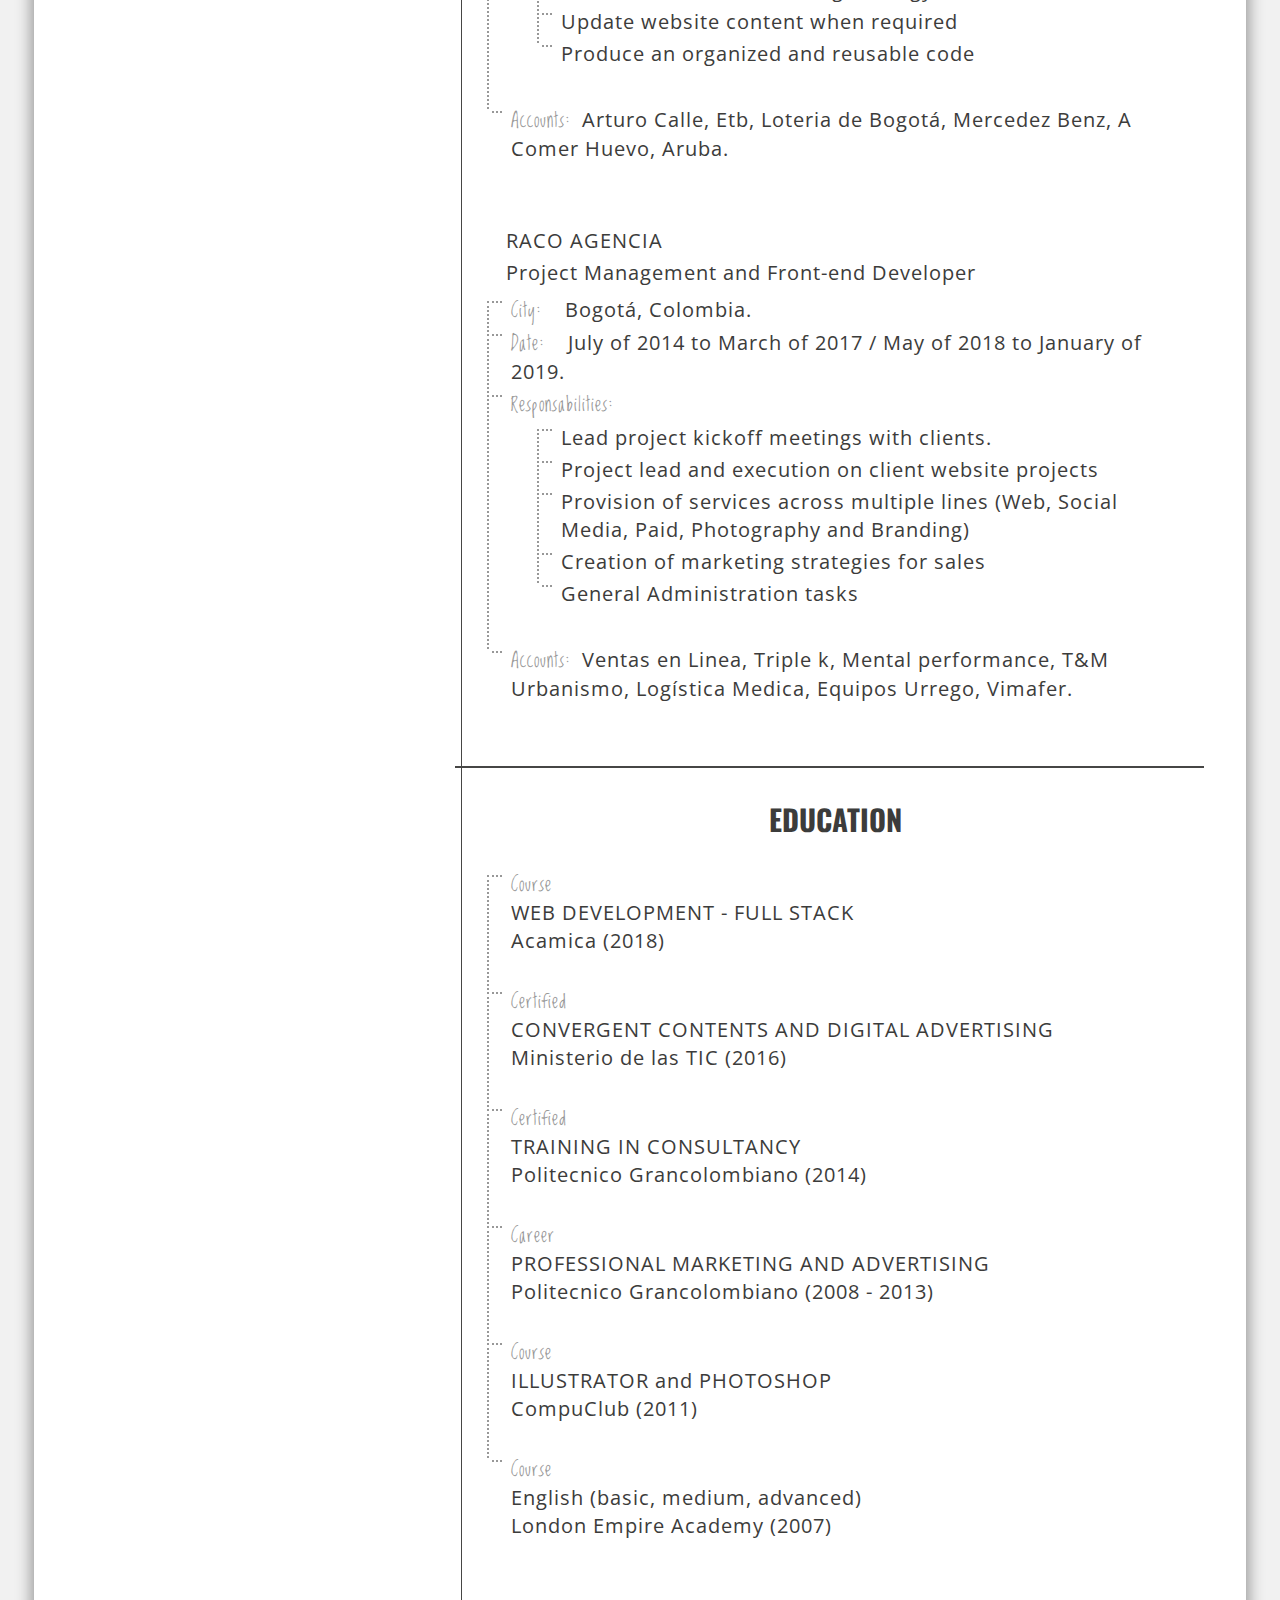
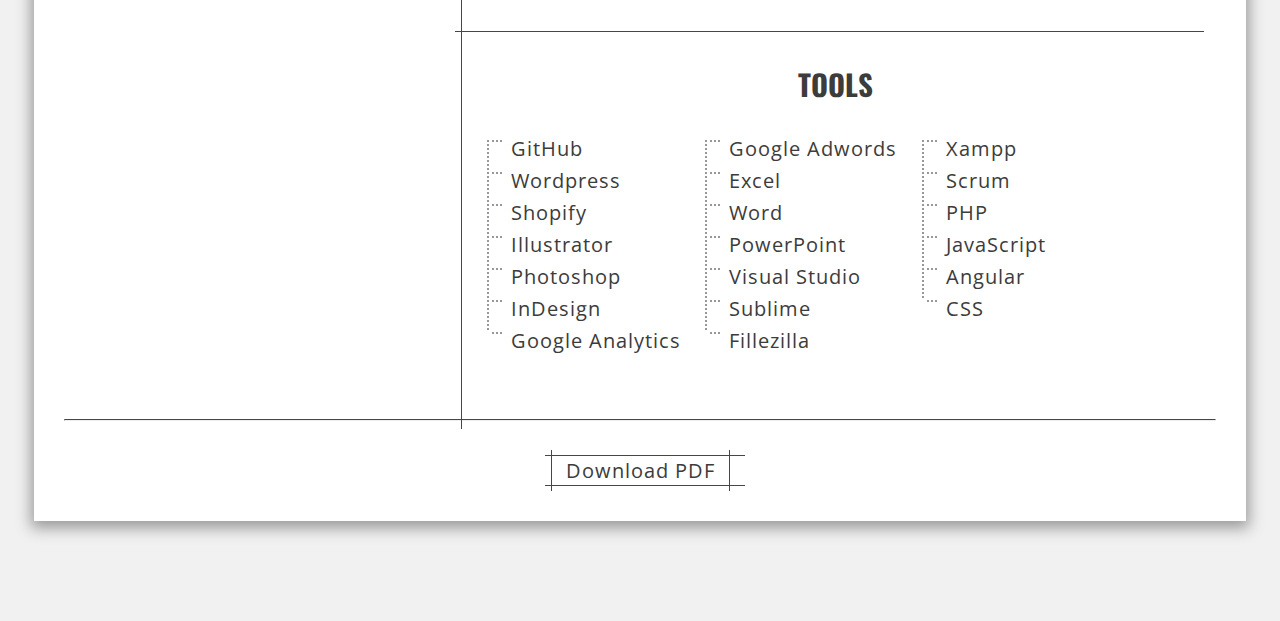
==== commit 6f9e25cd: "Update english-cv.html" ====
--- a/english-cv.html
+++ b/english-cv.html
@@ -75,7 +75,7 @@
                             </div>
                             <div class="clear"></div>
 
-                            <p class="text-justify">I am a Professional in Marketing and Advertising. graduate of the Politecnico Grancolombiano, a four year University in Bogotá, Colombia, I have 6 years experience as a Project Manager, Web Designer and Developer, and Digital Marketing Specialist. I have a broad command of the English language; I hold discipline, organization and sense of responsibility in the highest regard. I have a high resilience to change by being able to adapt and learn at the highest capacity. I pride myself on my entrepreneurial focus while being objective, efficient and honest.</p>
+                            <p class="text-justify">I am a Professional in Marketing and Advertising. Graduate of the Politecnico Grancolombiano, a four year University in Bogotá, Colombia. I have 6 years experience as a Project Manager, Web Designer and Developer, and Digital Marketing Specialist. I have a broad command of the English language; I hold discipline, organization and sense of responsibility in the highest regard. I have a high resilience to change by being able to adapt and learn at the highest capacity. I pride myself on my entrepreneurial focus while being objective, efficient and honest.</p>
                         </div>
                     </div>
                     <div id="experiencia" class="lin-h linr click">
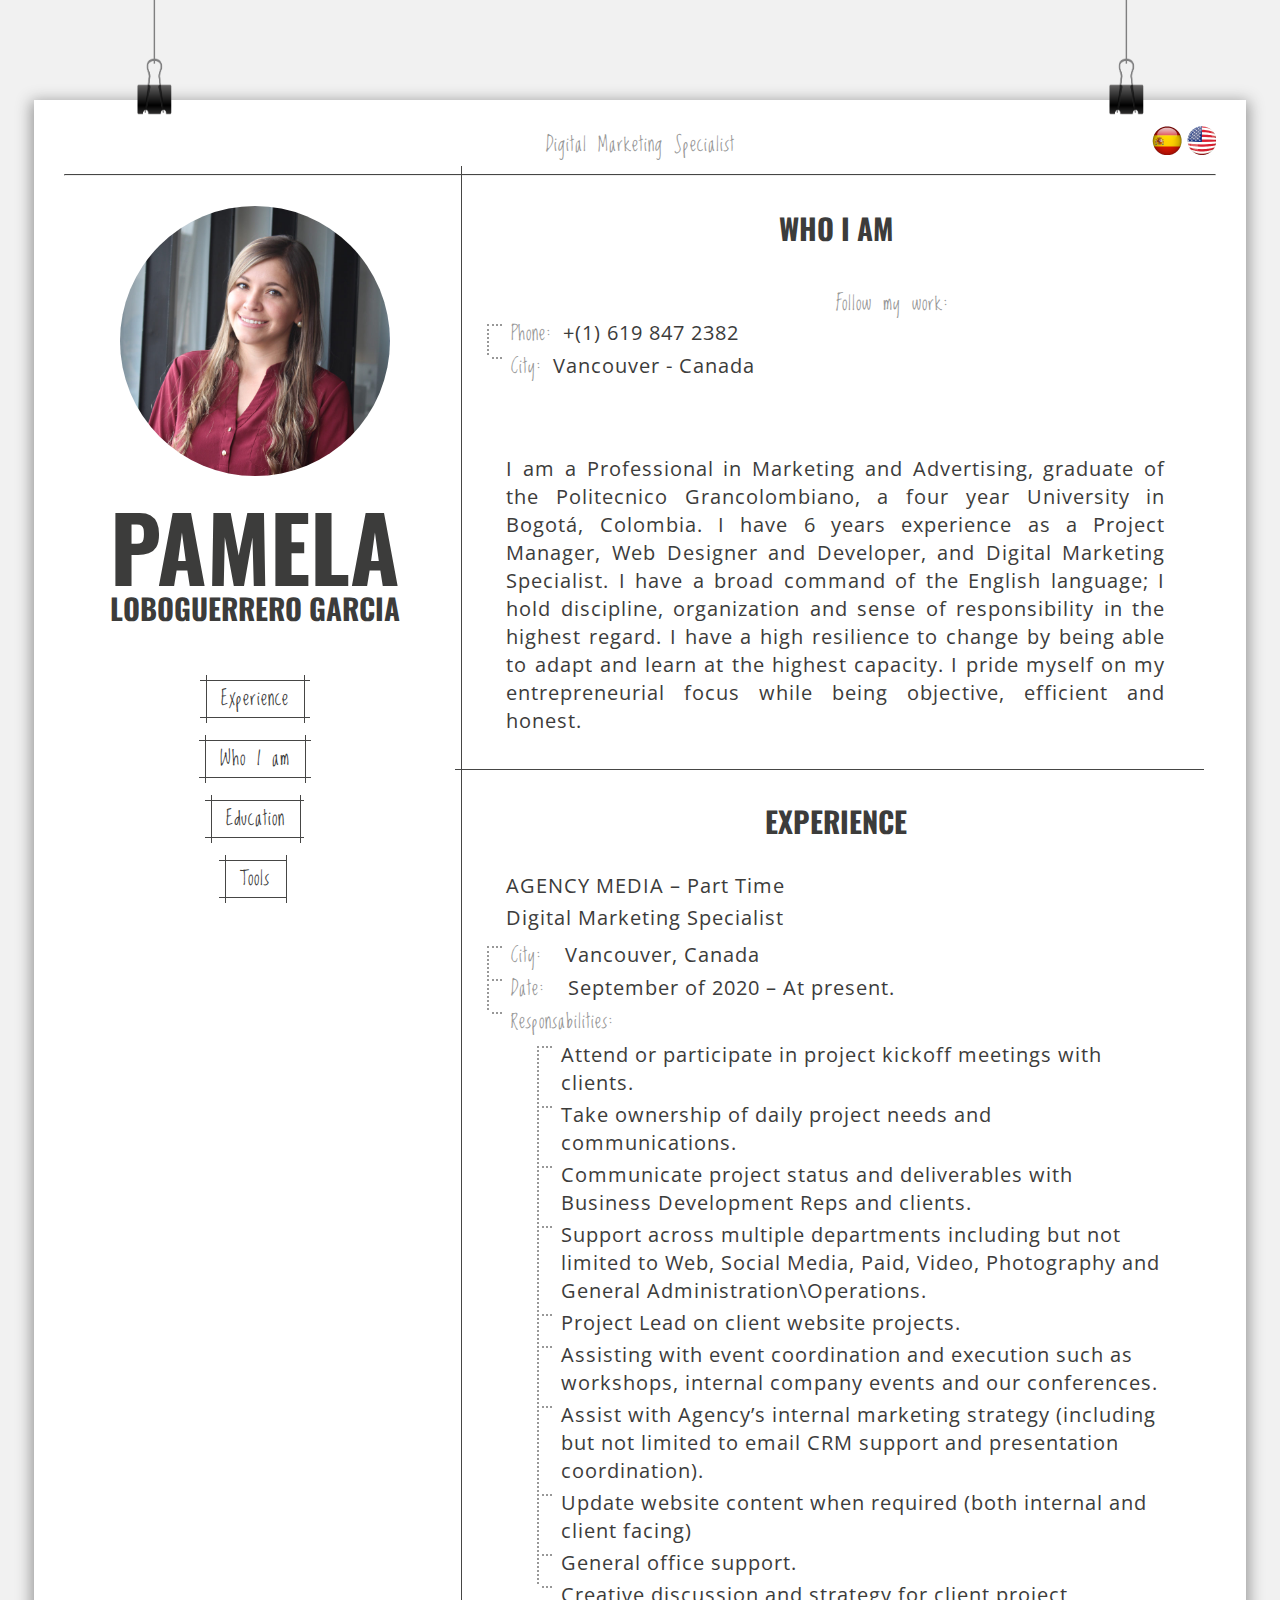
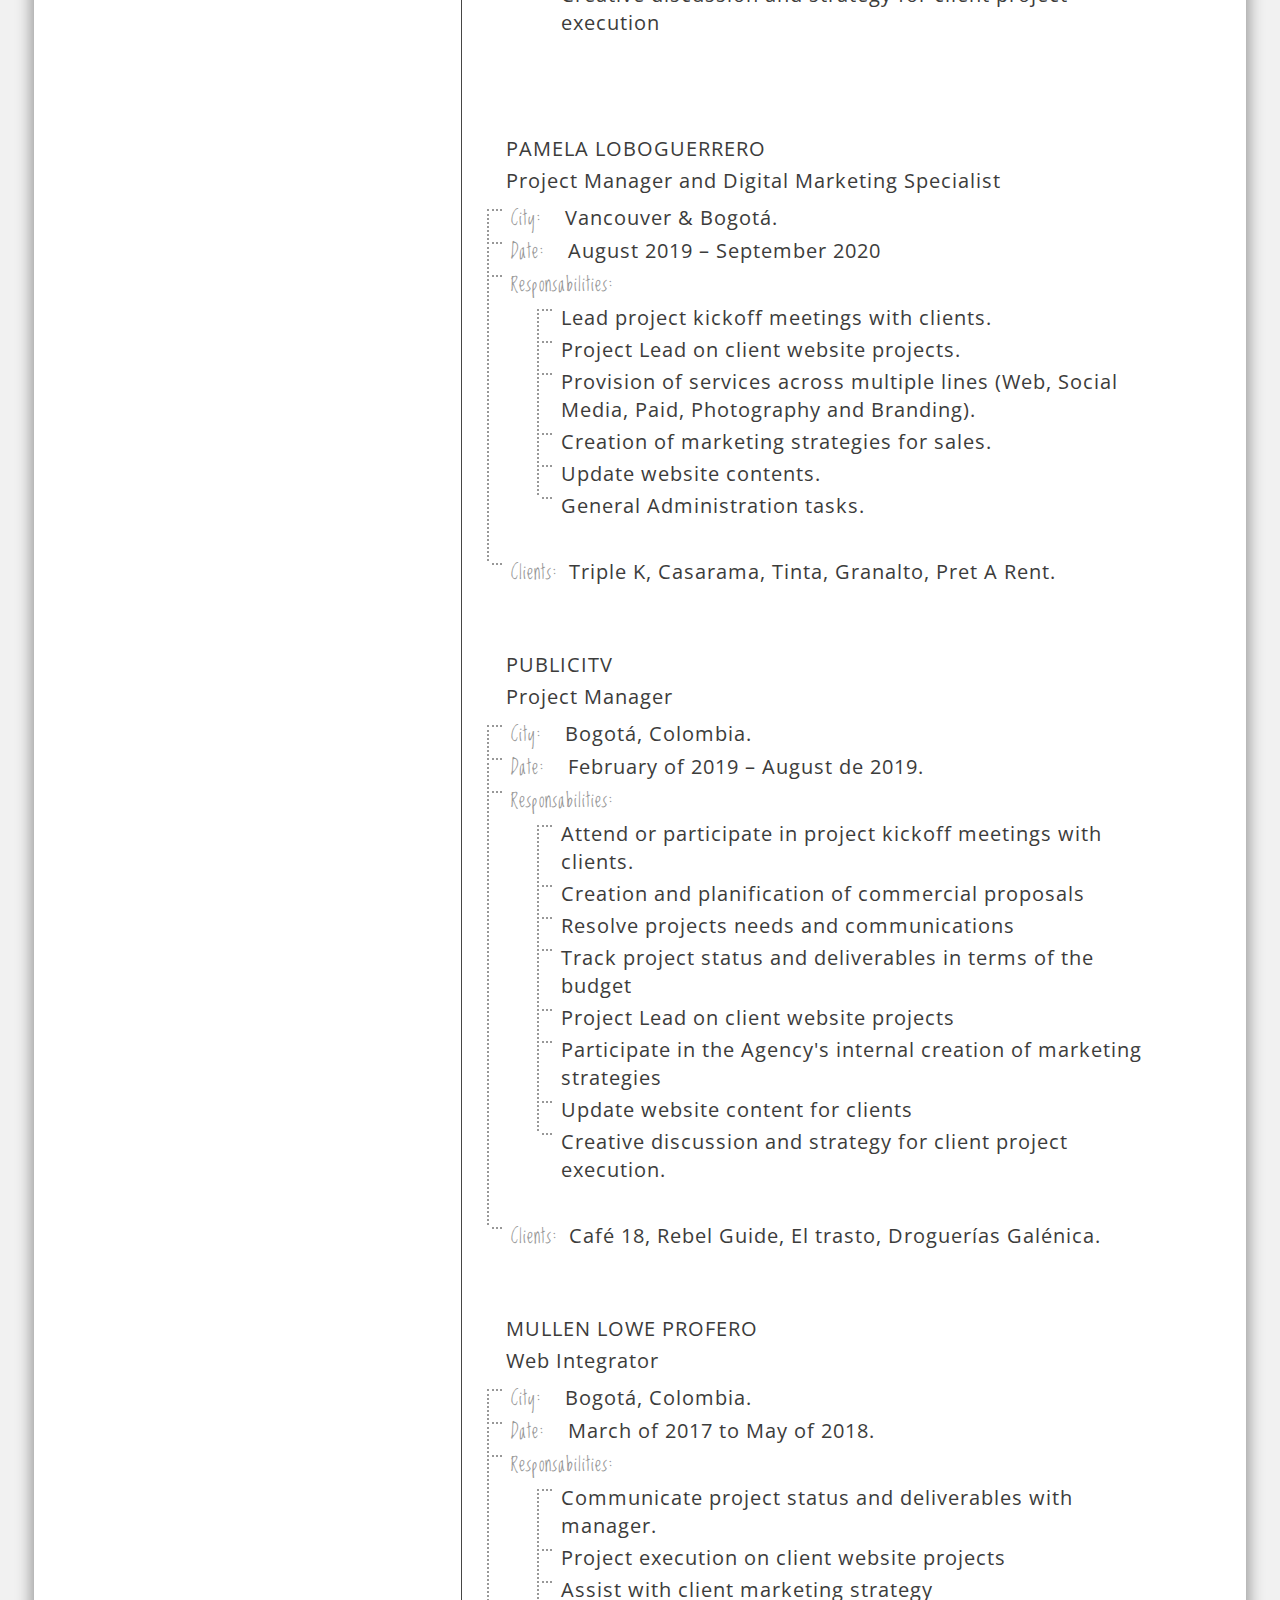
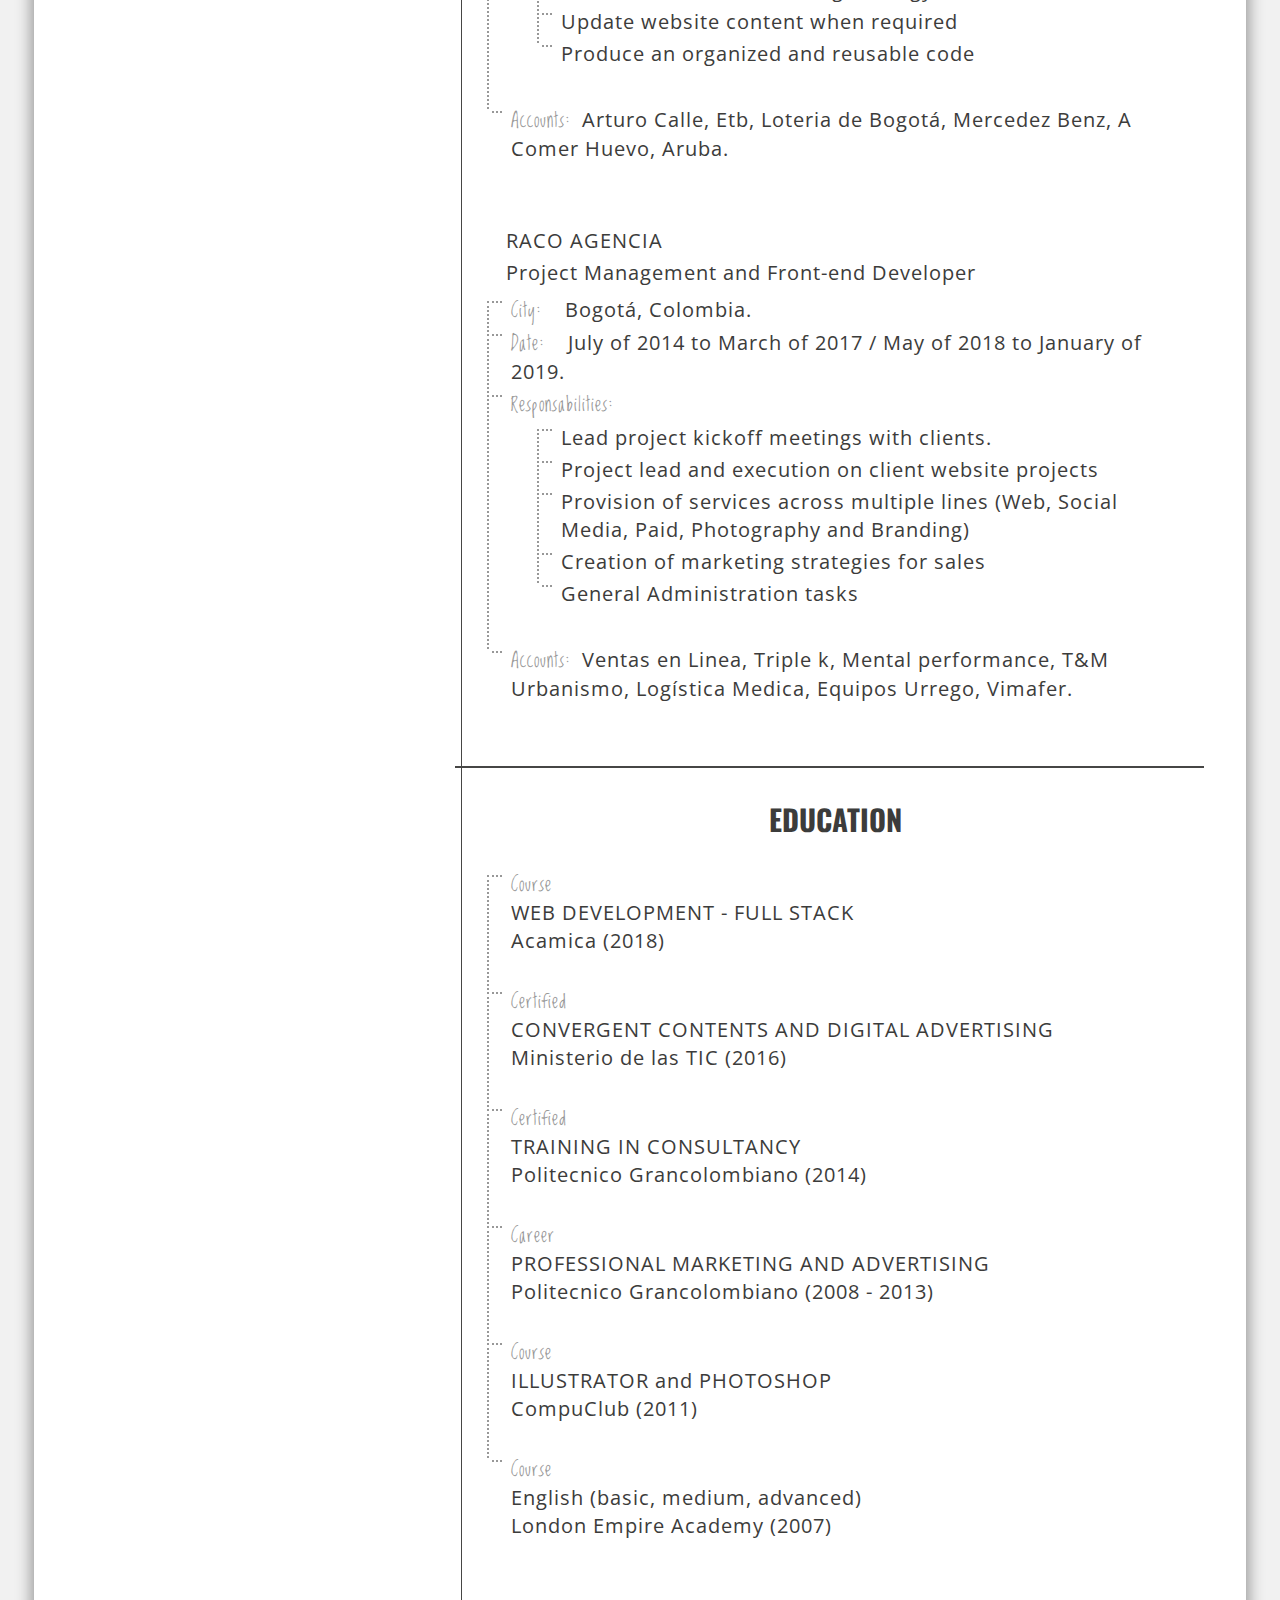
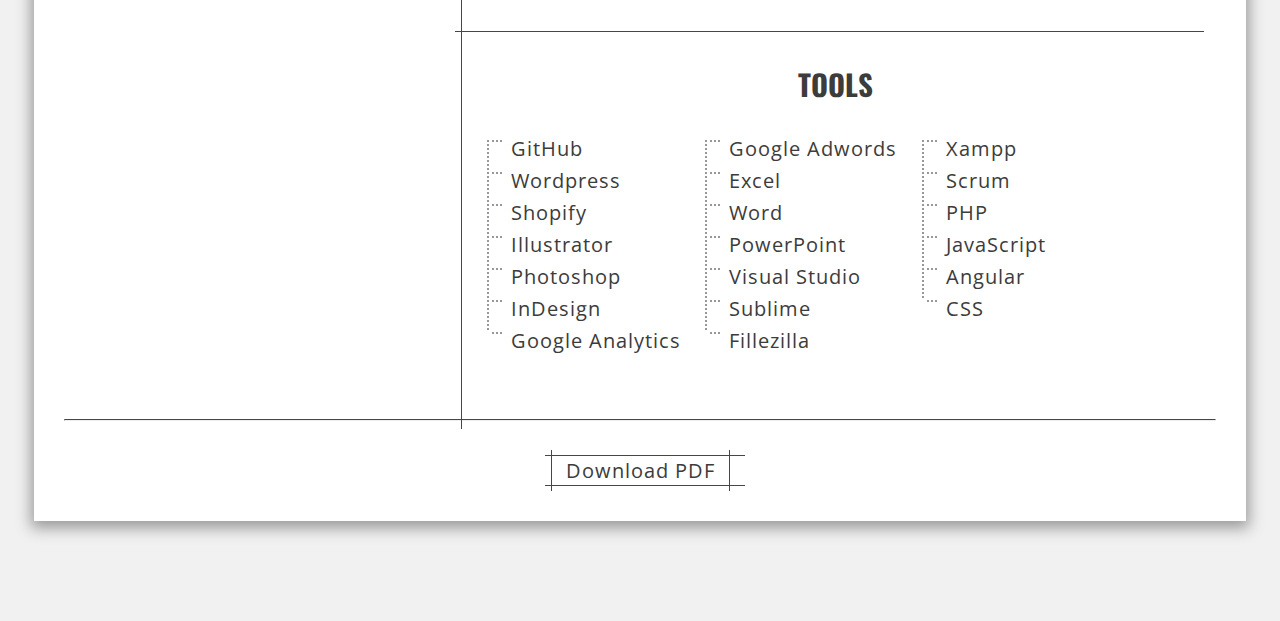
==== commit 71520f01: "Update english-cv.html" ====
--- a/english-cv.html
+++ b/english-cv.html
@@ -75,7 +75,7 @@
                             </div>
                             <div class="clear"></div>
 
-                            <p class="text-justify">I am a Professional in Marketing and Advertising. Graduate of the Politecnico Grancolombiano, a four year University in Bogotá, Colombia. I have 6 years experience as a Project Manager, Web Designer and Developer, and Digital Marketing Specialist. I have a broad command of the English language; I hold discipline, organization and sense of responsibility in the highest regard. I have a high resilience to change by being able to adapt and learn at the highest capacity. I pride myself on my entrepreneurial focus while being objective, efficient and honest.</p>
+                            <p class="text-justify">I am a Professional in Marketing and Advertising, graduate of the Politecnico Grancolombiano, a four year University in Bogotá, Colombia. I have 6 years experience as a Project Manager, Web Designer and Developer, and Digital Marketing Specialist. I have a broad command of the English language; I hold discipline, organization and sense of responsibility in the highest regard. I have a high resilience to change by being able to adapt and learn at the highest capacity. I pride myself on my entrepreneurial focus while being objective, efficient and honest.</p>
                         </div>
                     </div>
                     <div id="experiencia" class="lin-h linr click">
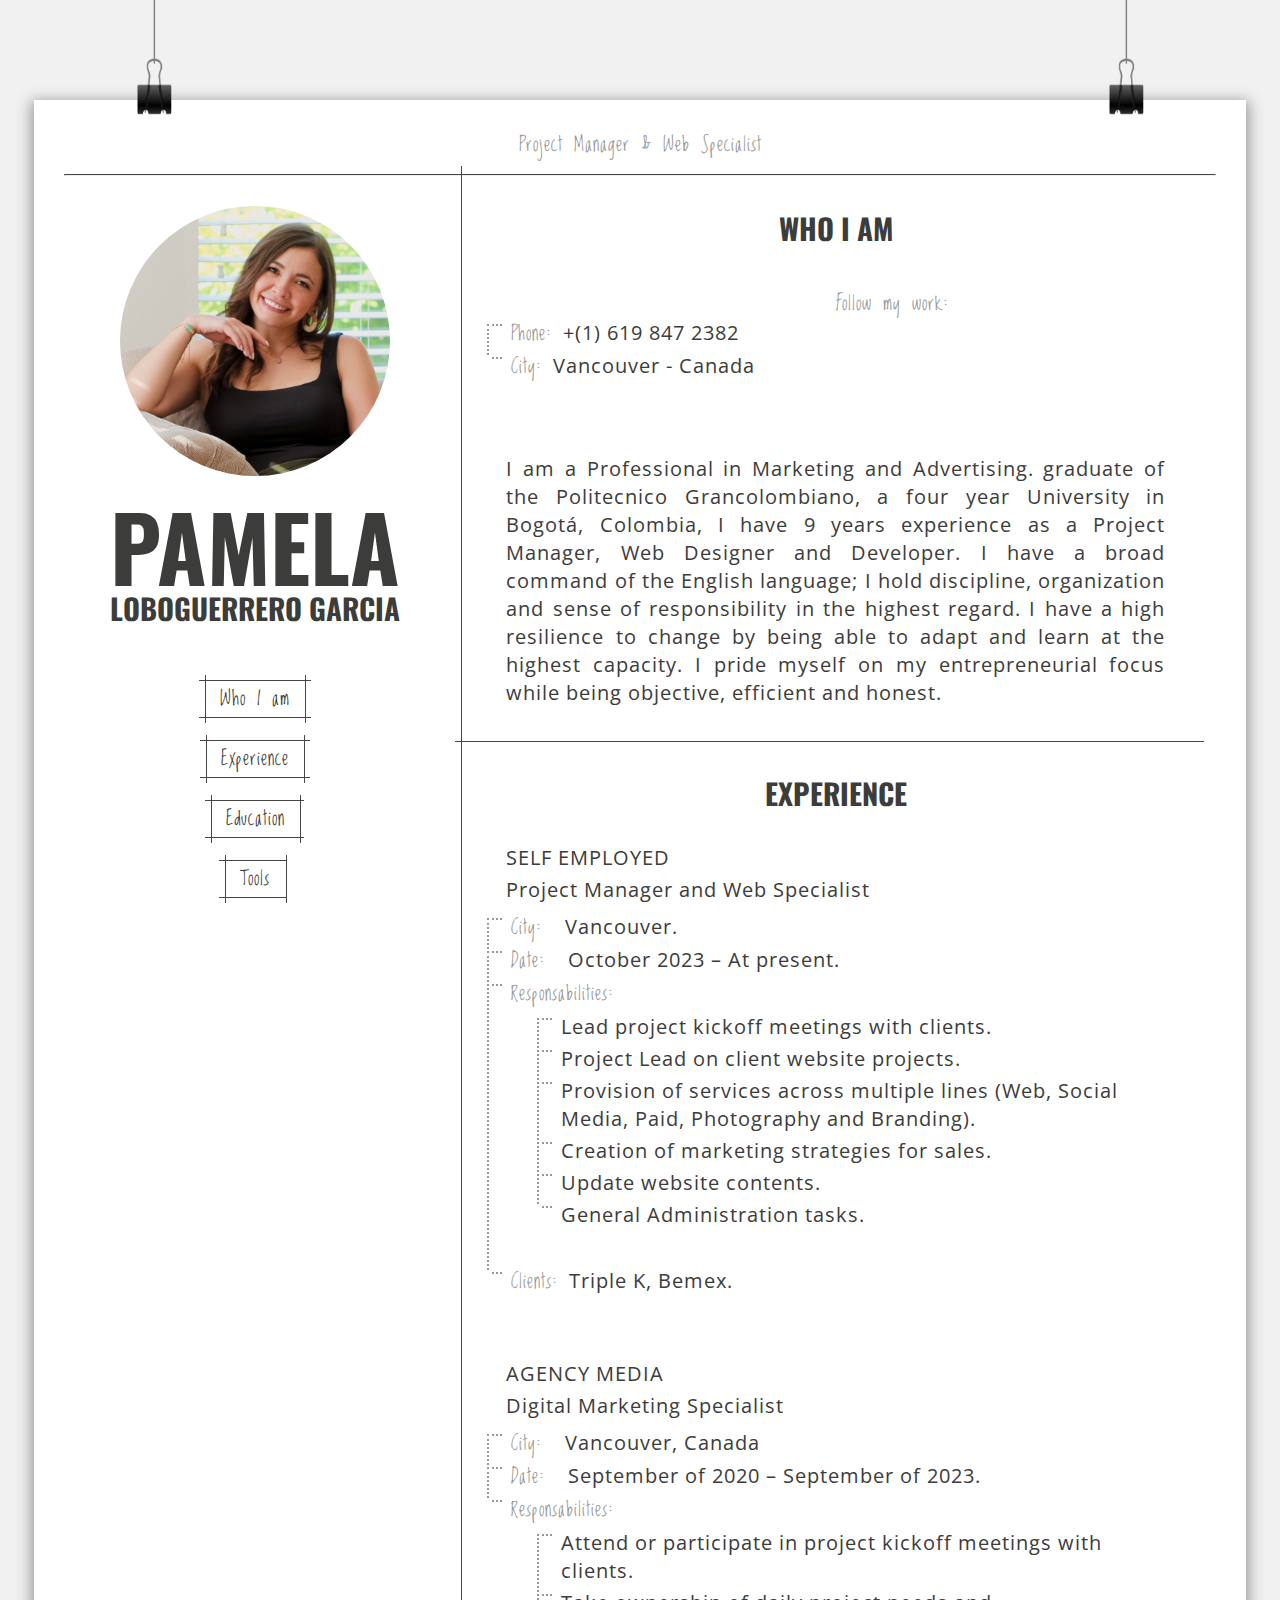
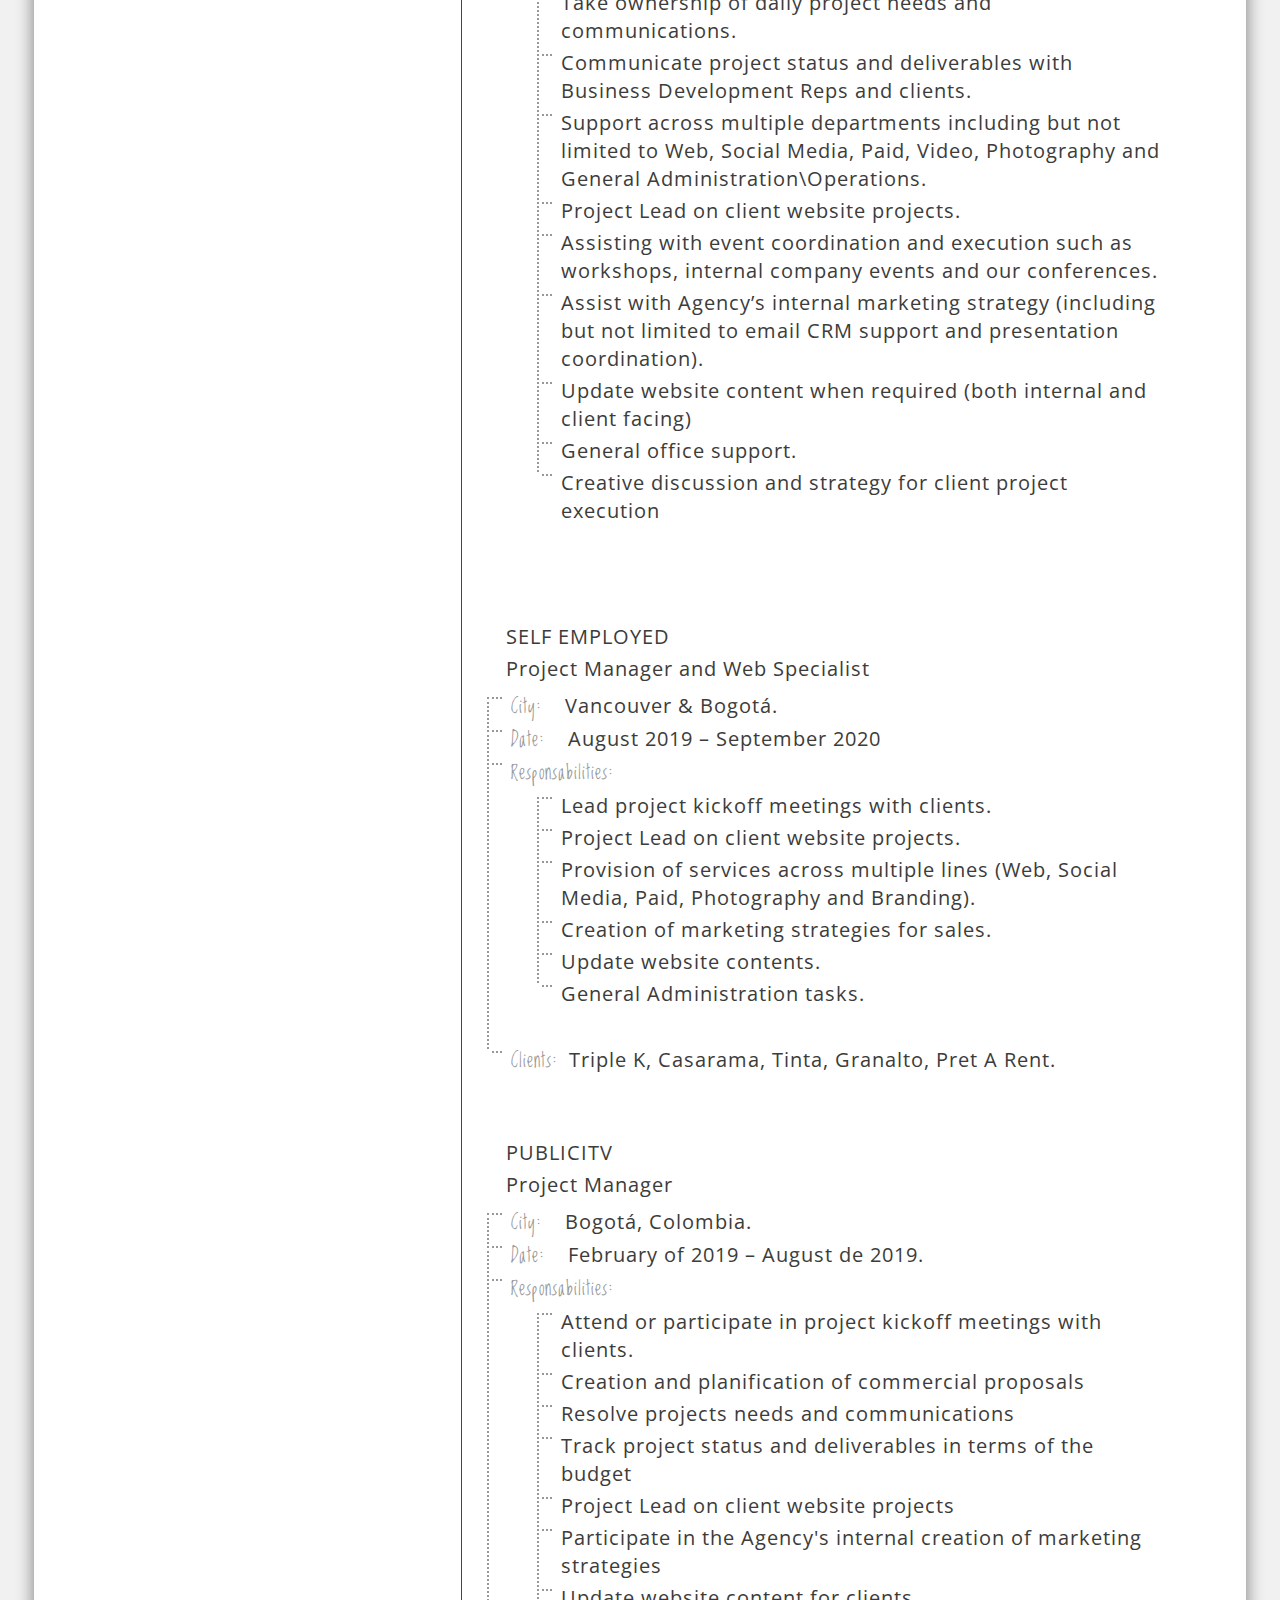
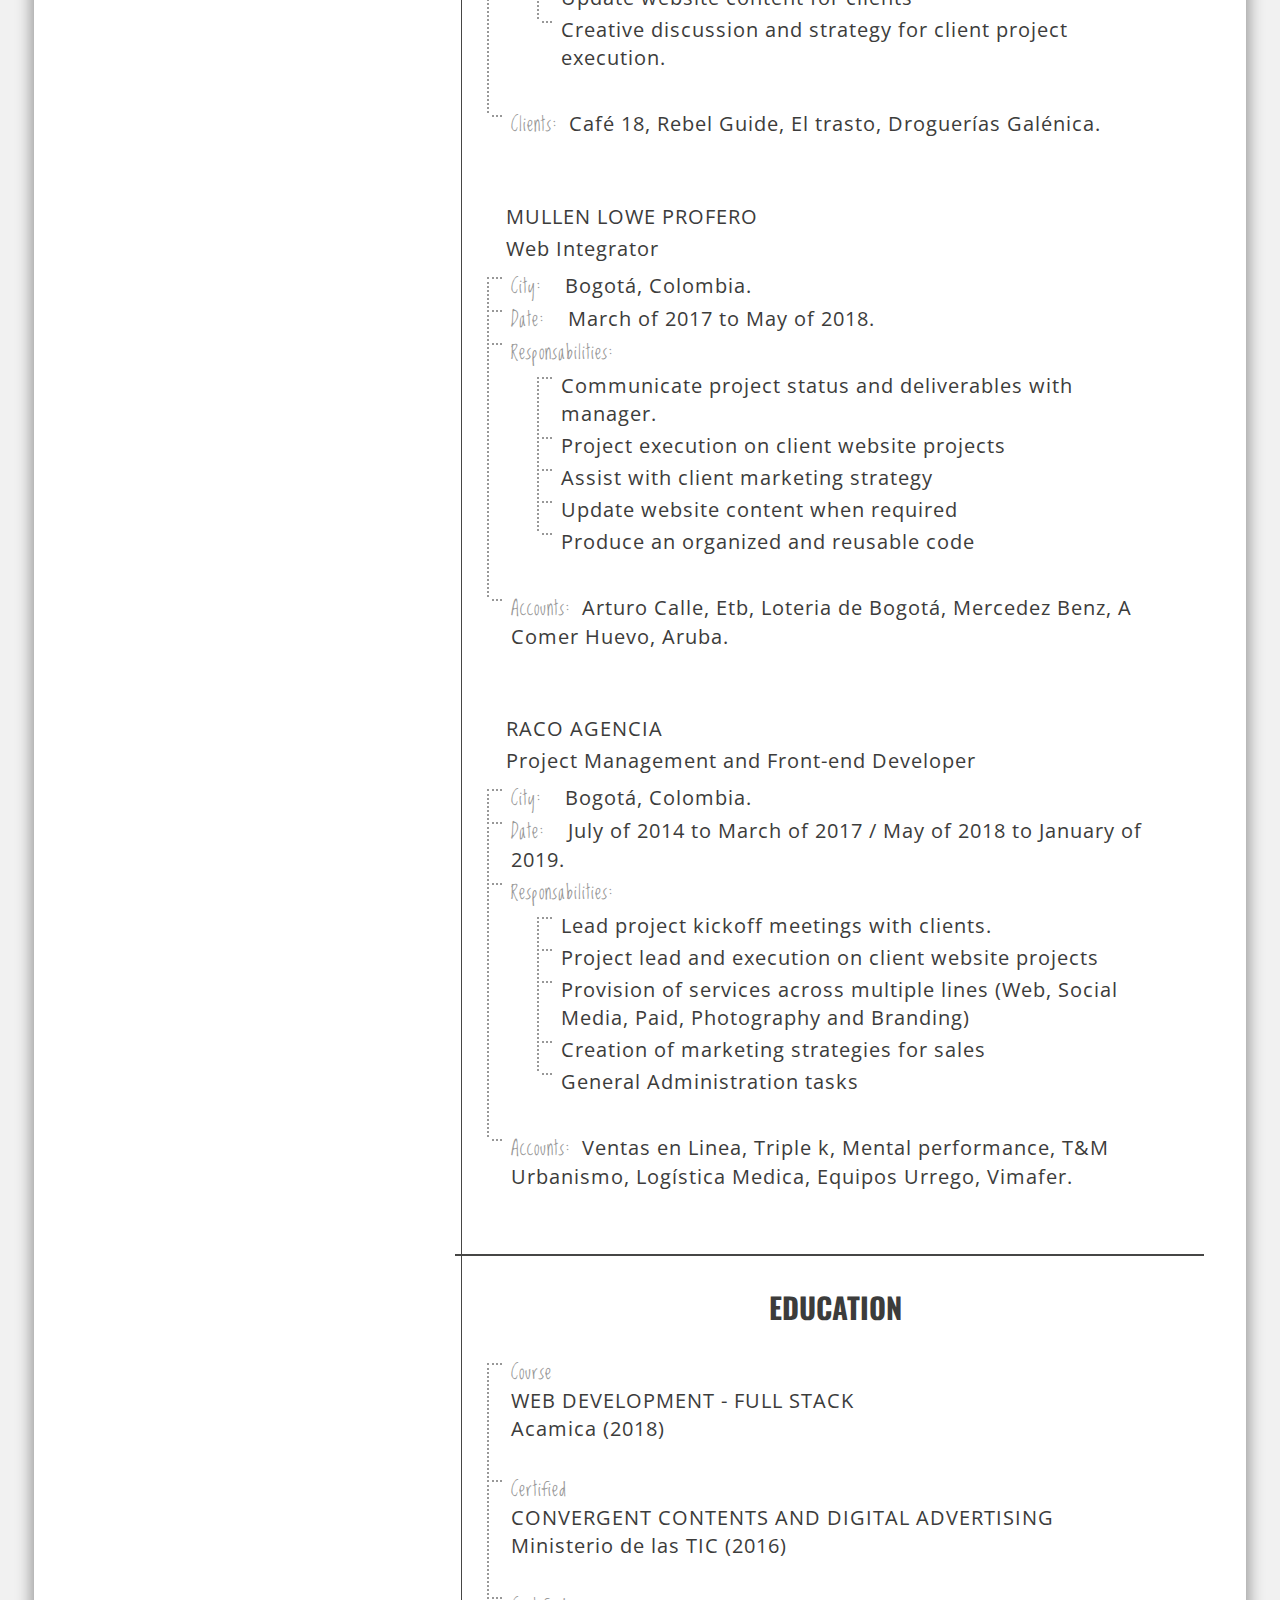
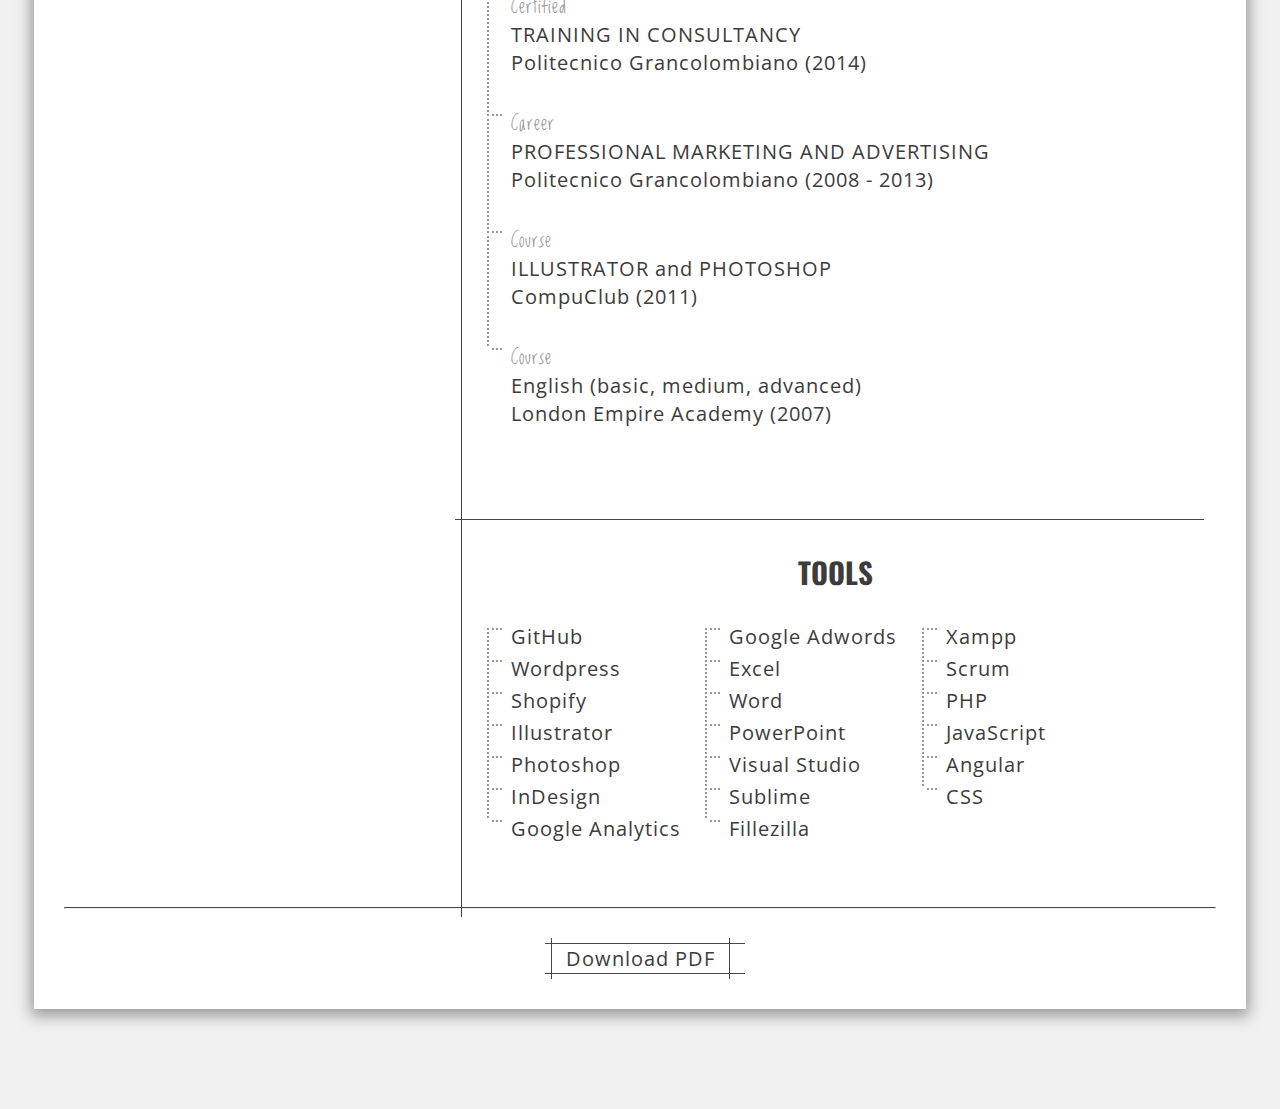
==== commit 2fb91955: "Update english-cv.html" ====
--- a/english-cv.html
+++ b/english-cv.html
@@ -28,9 +28,9 @@
     </head>
     <body>
         <div class="container">
-            <p class="text-center carrera"><span> Digital Marketing Specialist </span></p>
+            <p class="text-center carrera"><span> Project Manager & Web Specialist </span></p>
             <hr>
-            <div class="lan"><a href="index.html"><img src="img/espana.png"></a>  <a href="english-cv.html"><img src="img/usa.png"></a> </div>
+            <!--<div class="lan"><a href="english-cv.html"><img src="img/espana.png"></a>  <a href="index.html"><img src="img/usa.png"></a> </div>-->
             <div class="row">
 
                 <div class="col-4">
@@ -42,8 +42,8 @@
                             <div class="links" id="links">
                                 <div class="container-fix">
                                     <div class="col-4-fix">
-                                        <a class="lin-h lin-v btn-menu" data-targetmenu="experiencia"  href="#experiencia"> Experience</a><br/>                                        
                                         <a class="lin-h lin-v btn-menu" data-targetmenu="quienSoy"  href="#quienSoy"> Who I am</a><br/>
+                                        <a class="lin-h lin-v btn-menu" data-targetmenu="experiencia"  href="#experiencia"> Experience</a><br/>   
                                         <a class="lin-h lin-v btn-menu" data-targetmenu="formacion"  href="#formacion"> Education</a><br/>
                                         <a class="lin-h lin-v btn-menu" data-targetmenu="habilidades"  href="#habilidades"> Tools</a><br/>
                                         
@@ -75,18 +75,39 @@
                             </div>
                             <div class="clear"></div>
 
-                            <p class="text-justify">I am a Professional in Marketing and Advertising, graduate of the Politecnico Grancolombiano, a four year University in Bogotá, Colombia. I have 6 years experience as a Project Manager, Web Designer and Developer, and Digital Marketing Specialist. I have a broad command of the English language; I hold discipline, organization and sense of responsibility in the highest regard. I have a high resilience to change by being able to adapt and learn at the highest capacity. I pride myself on my entrepreneurial focus while being objective, efficient and honest.</p>
+                            <p class="text-justify">I am a Professional in Marketing and Advertising. graduate of the Politecnico Grancolombiano, a four year University in Bogotá, Colombia, I have 9 years experience as a Project Manager, Web Designer and Developer. I have a broad command of the English language; I hold discipline, organization and sense of responsibility in the highest regard. I have a high resilience to change by being able to adapt and learn at the highest capacity. I pride myself on my entrepreneurial focus while being objective, efficient and honest.</p>
                         </div>
                     </div>
                     <div id="experiencia" class="lin-h linr click">
                         <div class="right">
                             <h2 class="text-center">EXPERIENCE</h2>
                             <div class="empleo">
-                                <p> AGENCY MEDIA – Part Time </p>
+                                <p> SELF EMPLOYED </p>
+                                <p> Project Manager and Web Specialist</p>
+                                <ul>
+                                    <li> <span> City: </span> &nbsp  Vancouver.  </li>
+                                    <li> <span> Date: </span> &nbsp  October 2023  – At present.</li>
+                                    <li> <span> Responsabilities: </span>  
+                                        <ul class="responsabilities">
+                                            <li> Lead project kickoff meetings with clients. </li>
+                                            <li> Project Lead on client website projects.</li>
+                                            <li> Provision of services across multiple lines (Web, Social Media, Paid, Photography and Branding).</li>
+                                            <li> Creation of marketing strategies for sales.</li>
+                                            <li> Update website contents.</li>
+                                            <li> General Administration tasks.  </li>
+
+                                        </ul>
+                                    </li>
+                                    <li> <span> Clients: </span> Triple K, Bemex.
+                                    </li>
+                                </ul>
+                            </div>
+                            <div class="empleo">
+                                <p> AGENCY MEDIA </p>
                                 <p> Digital Marketing Specialist </p>
                                 <ul>
                                     <li> <span> City: </span> &nbsp  Vancouver, Canada </li>
-                                    <li> <span> Date: </span> &nbsp  September of 2020 – At present.  </li>
+                                    <li> <span> Date: </span> &nbsp  September of 2020 – September of 2023.  </li>
                                     <li> <span> Responsabilities: </span>  <br>
                                         <ul class="responsabilities">
                                         <li>Attend or participate in project kickoff meetings with clients. </li>
@@ -106,8 +127,8 @@
                                 </ul>
                             </div>
                             <div class="empleo">
-                                <p> PAMELA LOBOGUERRERO </p>
-                                <p> Project Manager and Digital Marketing Specialist</p>
+                                <p> SELF EMPLOYED </p>
+                                <p> Project Manager and Web Specialist</p>
                                 <ul>
                                     <li> <span> City: </span> &nbsp  Vancouver & Bogotá.  </li>
                                     <li> <span> Date: </span> &nbsp  August 2019 – September 2020  </li>
@@ -264,8 +285,7 @@
             </div>	
             <hr>
 
-            <div class="dwl-btn text-center"><a href="img/resume-2020.pdf" target="_blanck">Download  PDF</a></div>
+            <div class="dwl-btn text-center"><a href="img/resume-2023.pdf" target="_blanck">Download  PDF</a></div>
         </div> 
     </body>
 </html>
-
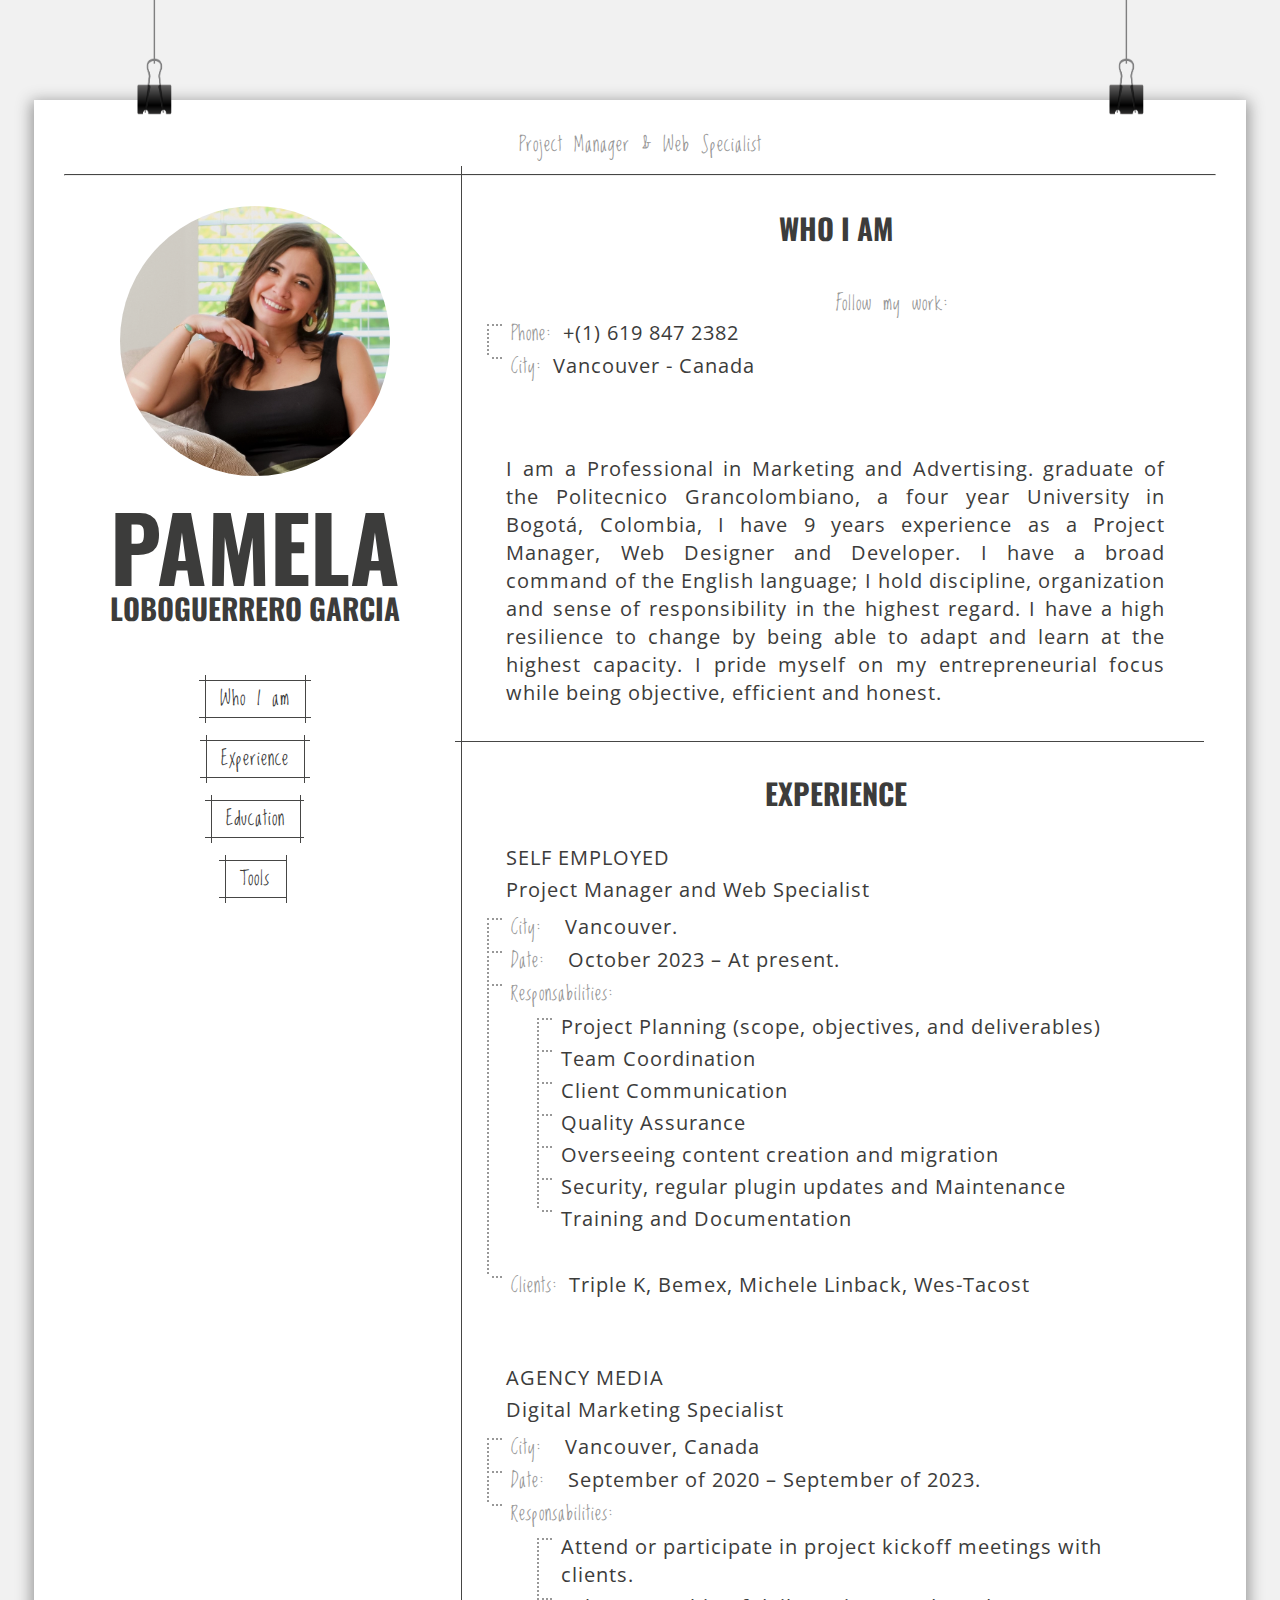
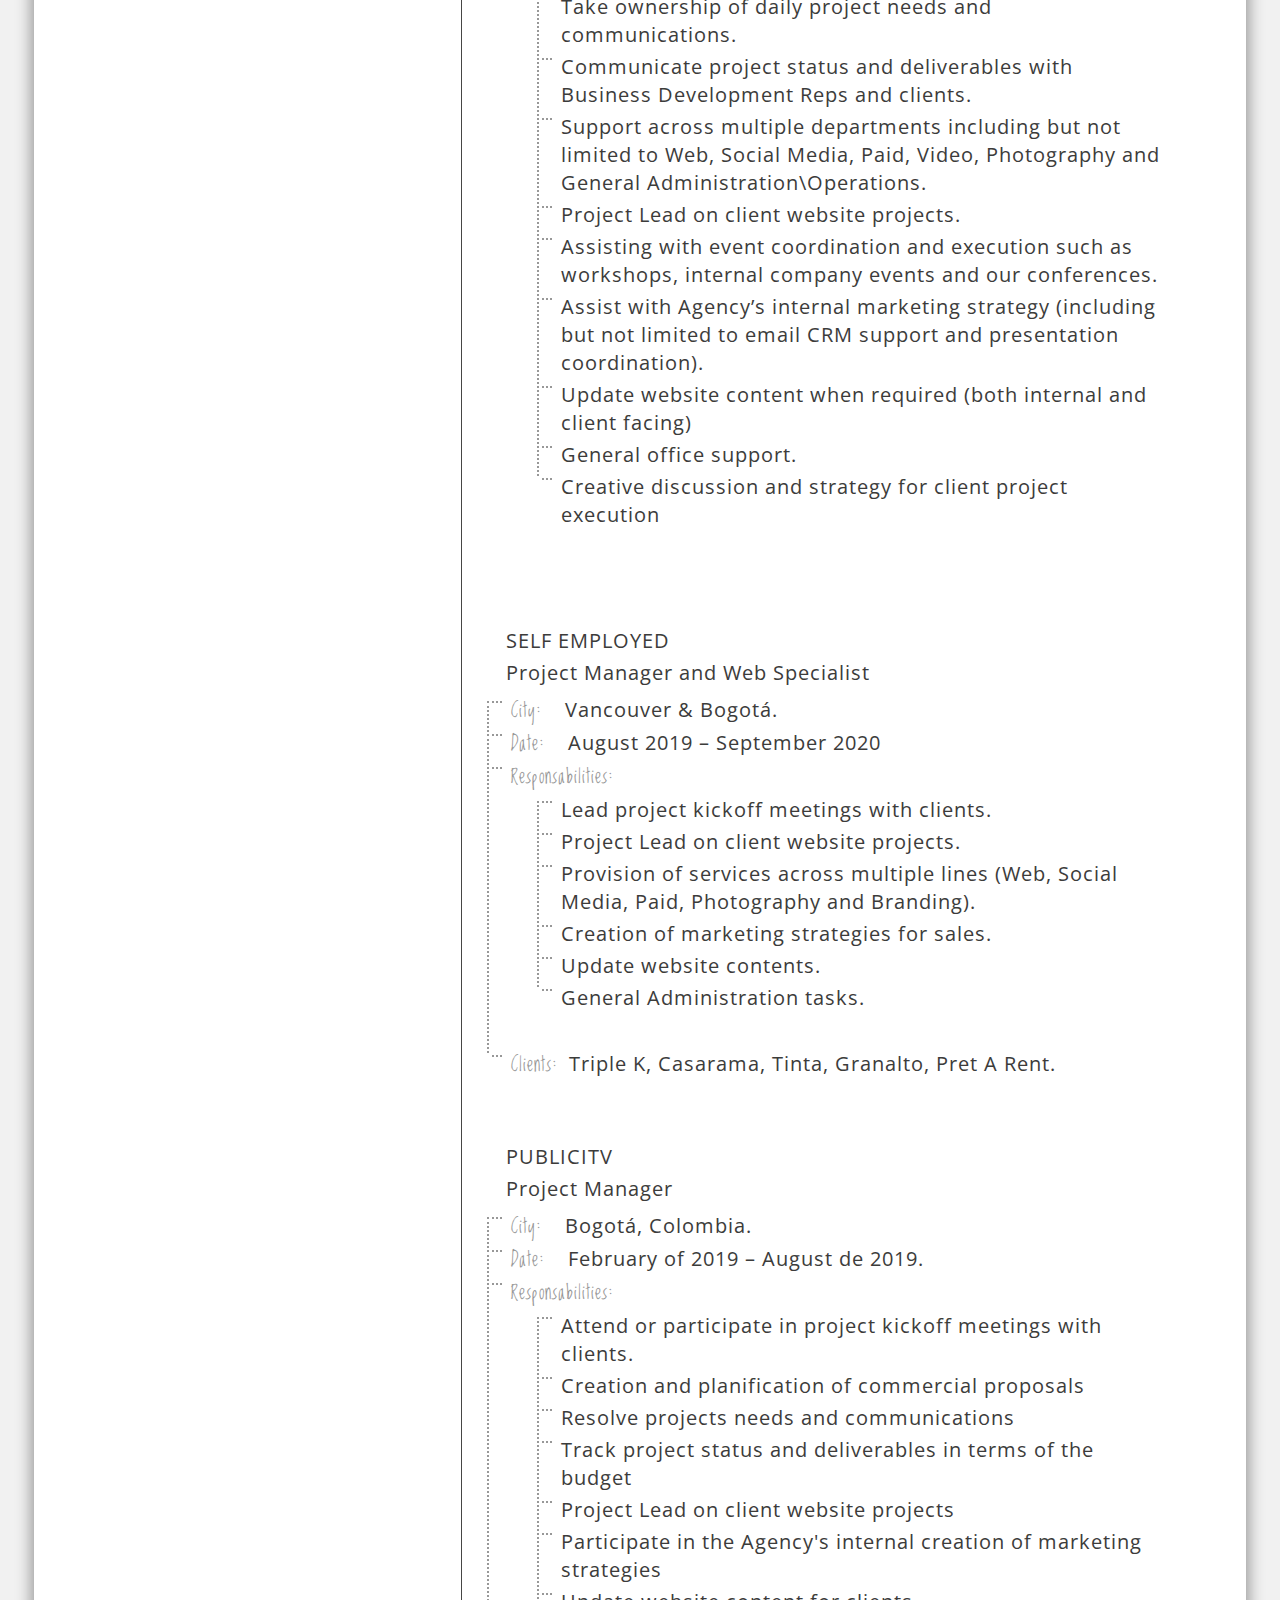
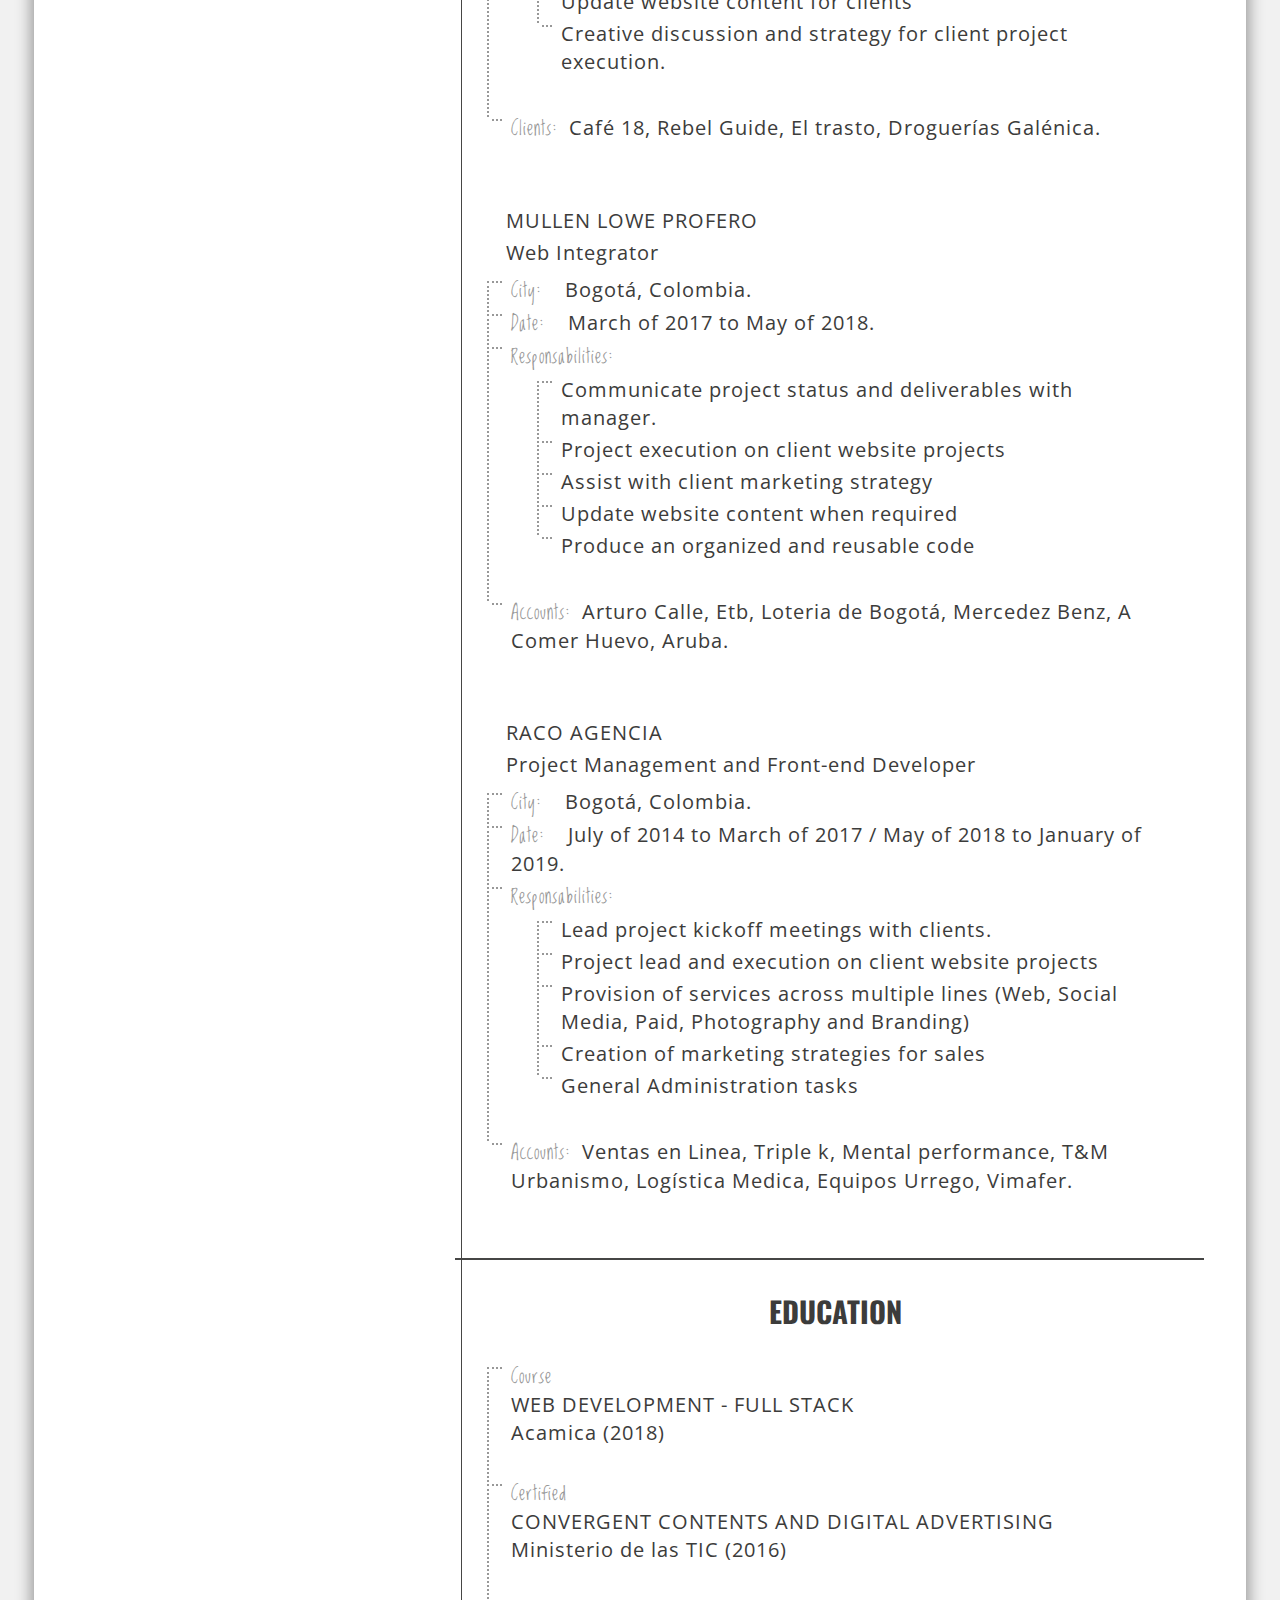
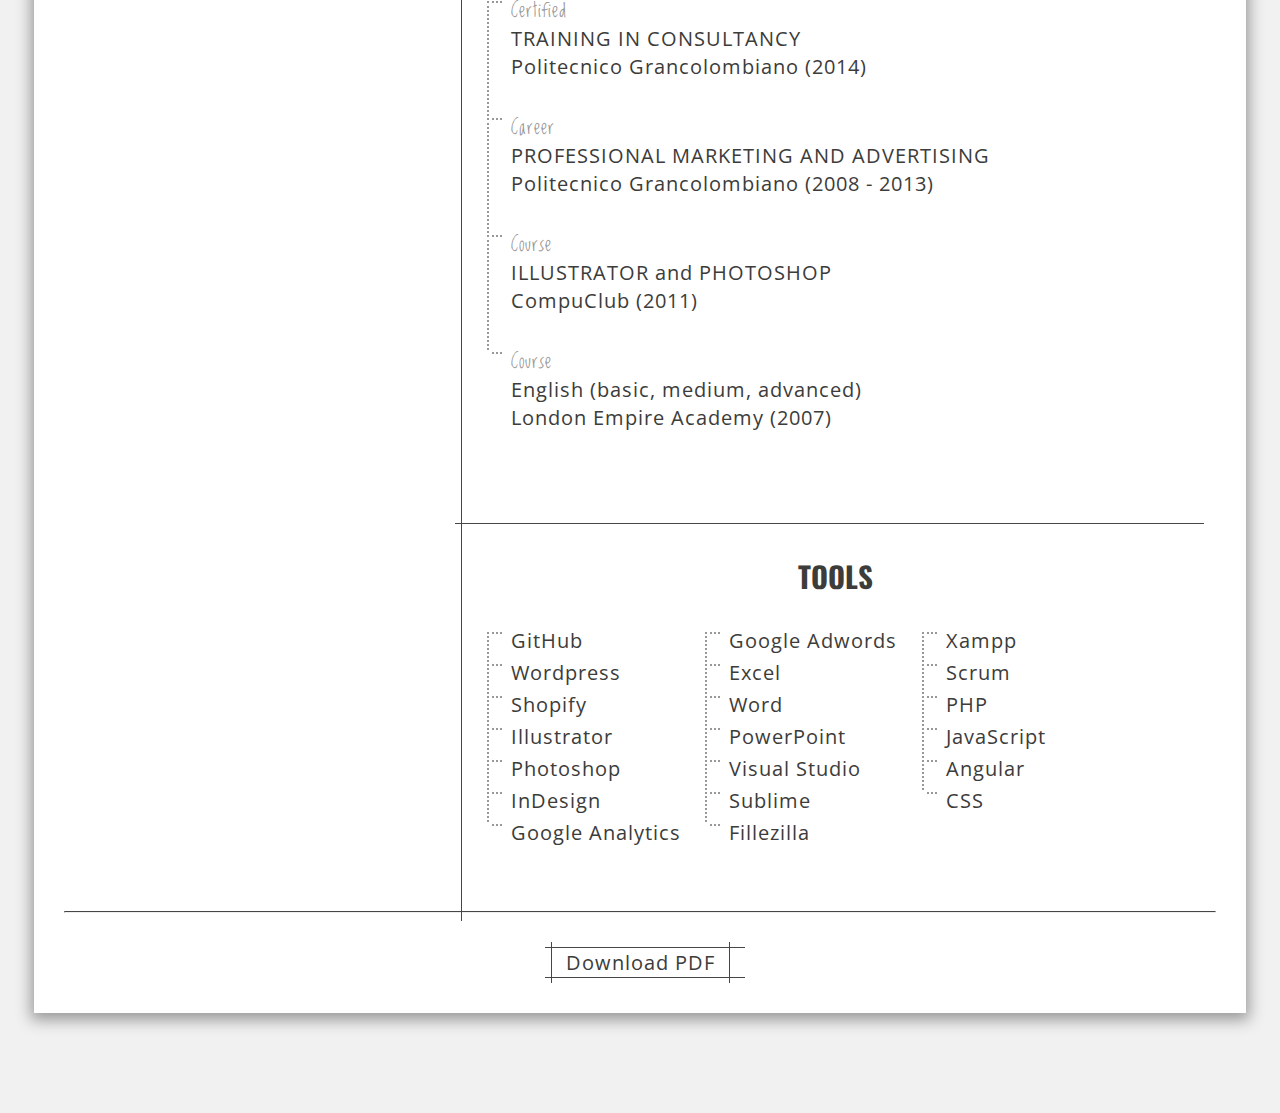
==== commit 86f82781: "Update english-cv.html" ====
--- a/english-cv.html
+++ b/english-cv.html
@@ -89,16 +89,16 @@
                                     <li> <span> Date: </span> &nbsp  October 2023  – At present.</li>
                                     <li> <span> Responsabilities: </span>  
                                         <ul class="responsabilities">
-                                            <li> Lead project kickoff meetings with clients. </li>
-                                            <li> Project Lead on client website projects.</li>
-                                            <li> Provision of services across multiple lines (Web, Social Media, Paid, Photography and Branding).</li>
-                                            <li> Creation of marketing strategies for sales.</li>
-                                            <li> Update website contents.</li>
-                                            <li> General Administration tasks.  </li>
-
-                                        </ul>
-                                    </li>
-                                    <li> <span> Clients: </span> Triple K, Bemex.
+                                            <li>  Project Planning (scope, objectives, and deliverables)</li>
+                                            <li> Team Coordination </li>
+                                            <li> Client Communication </li>
+                                            <li> Quality Assurance </li>
+                                            <li> Overseeing content creation and migration </li>
+                                            <li> Security, regular plugin updates and Maintenance  </li>
+                                            <li> Training and Documentation </li>
+                                        </ul>
+                                    </li>
+                                    <li> <span> Clients: </span> Triple K, Bemex, Michele Linback, Wes-Tacost
                                     </li>
                                 </ul>
                             </div>
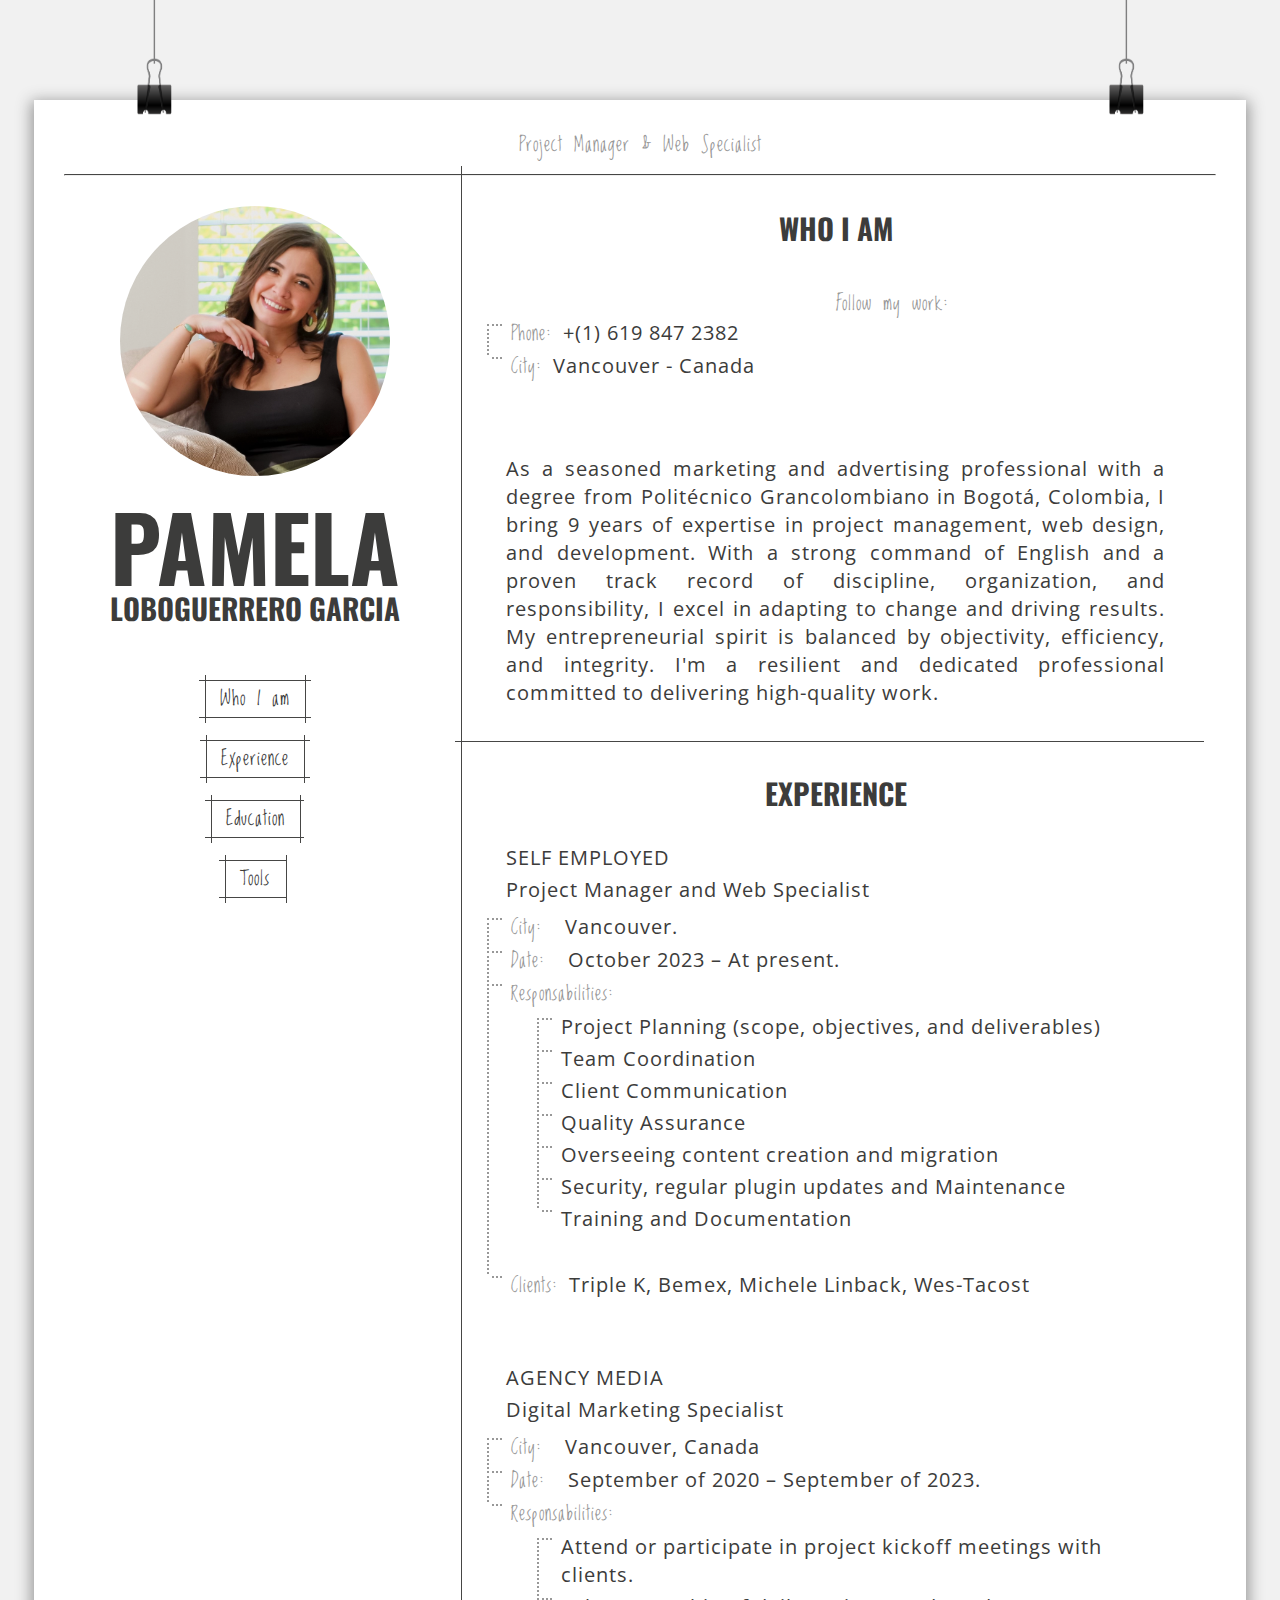
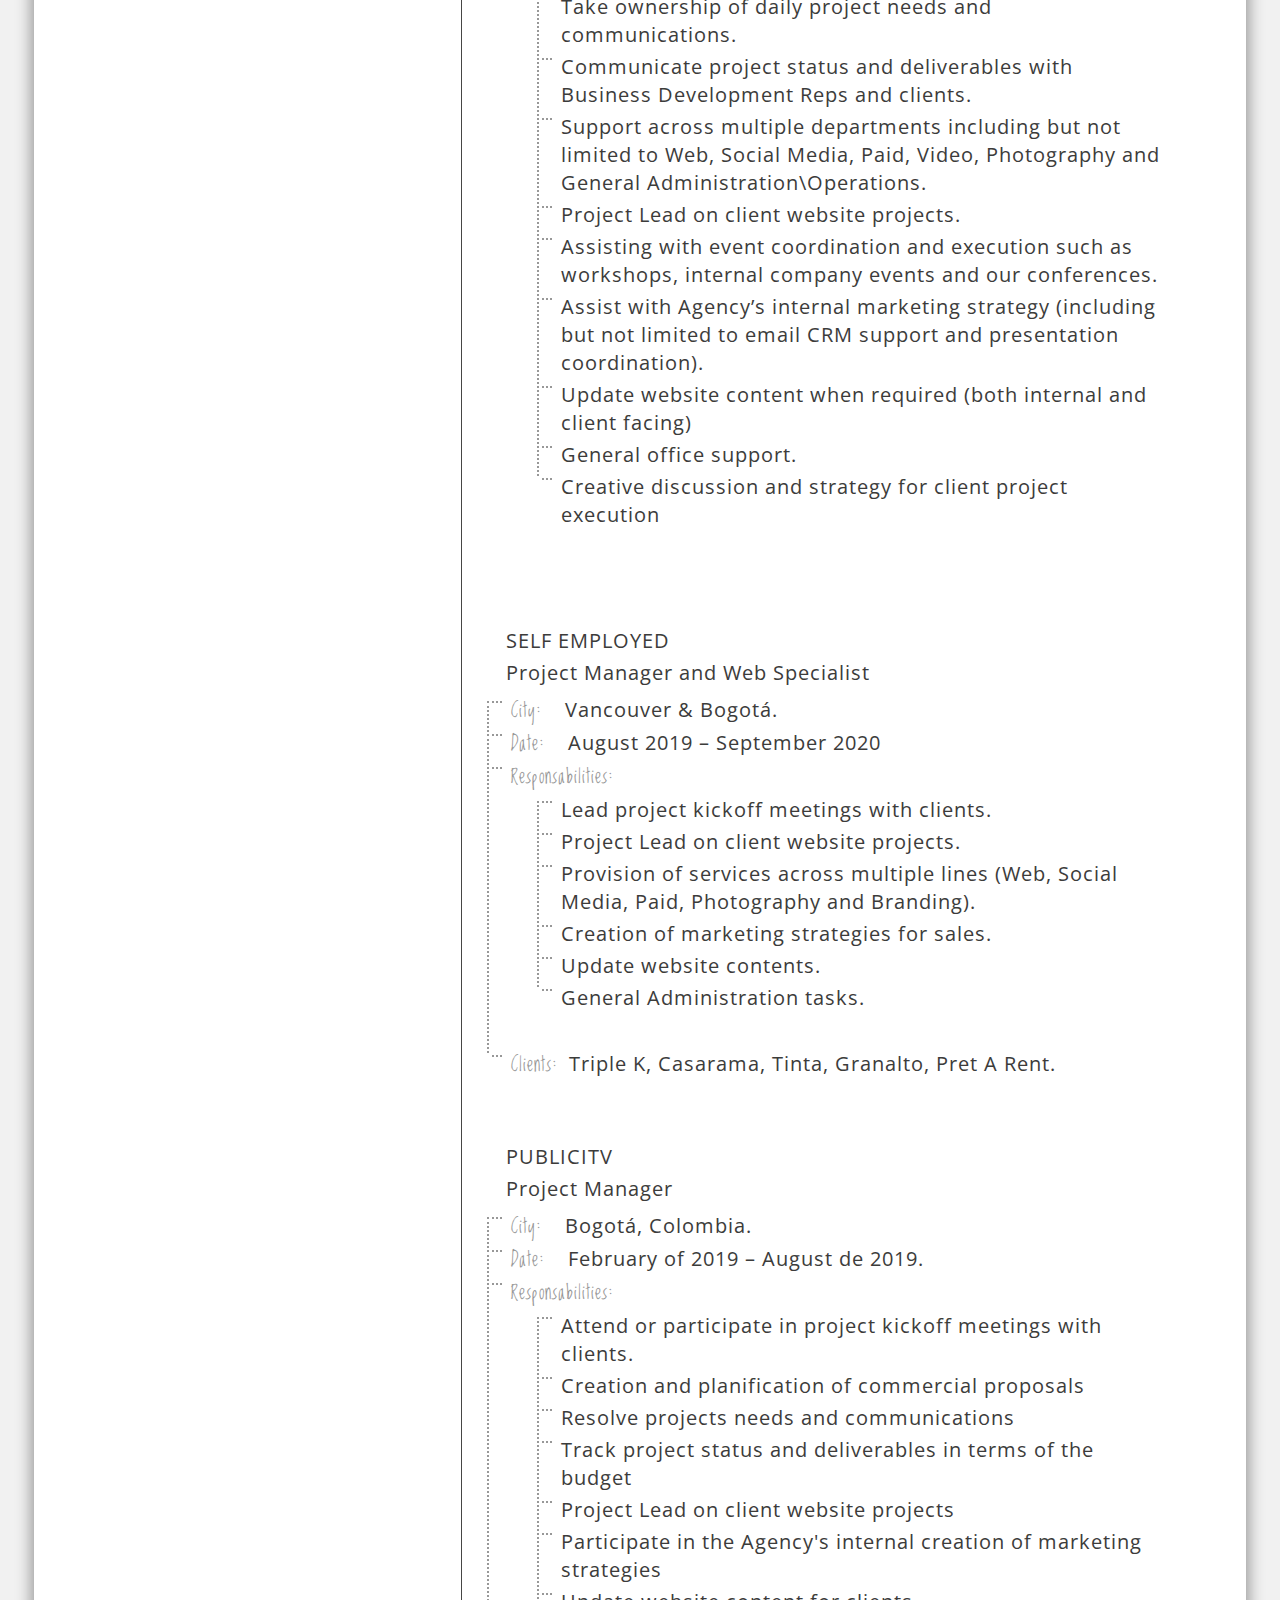
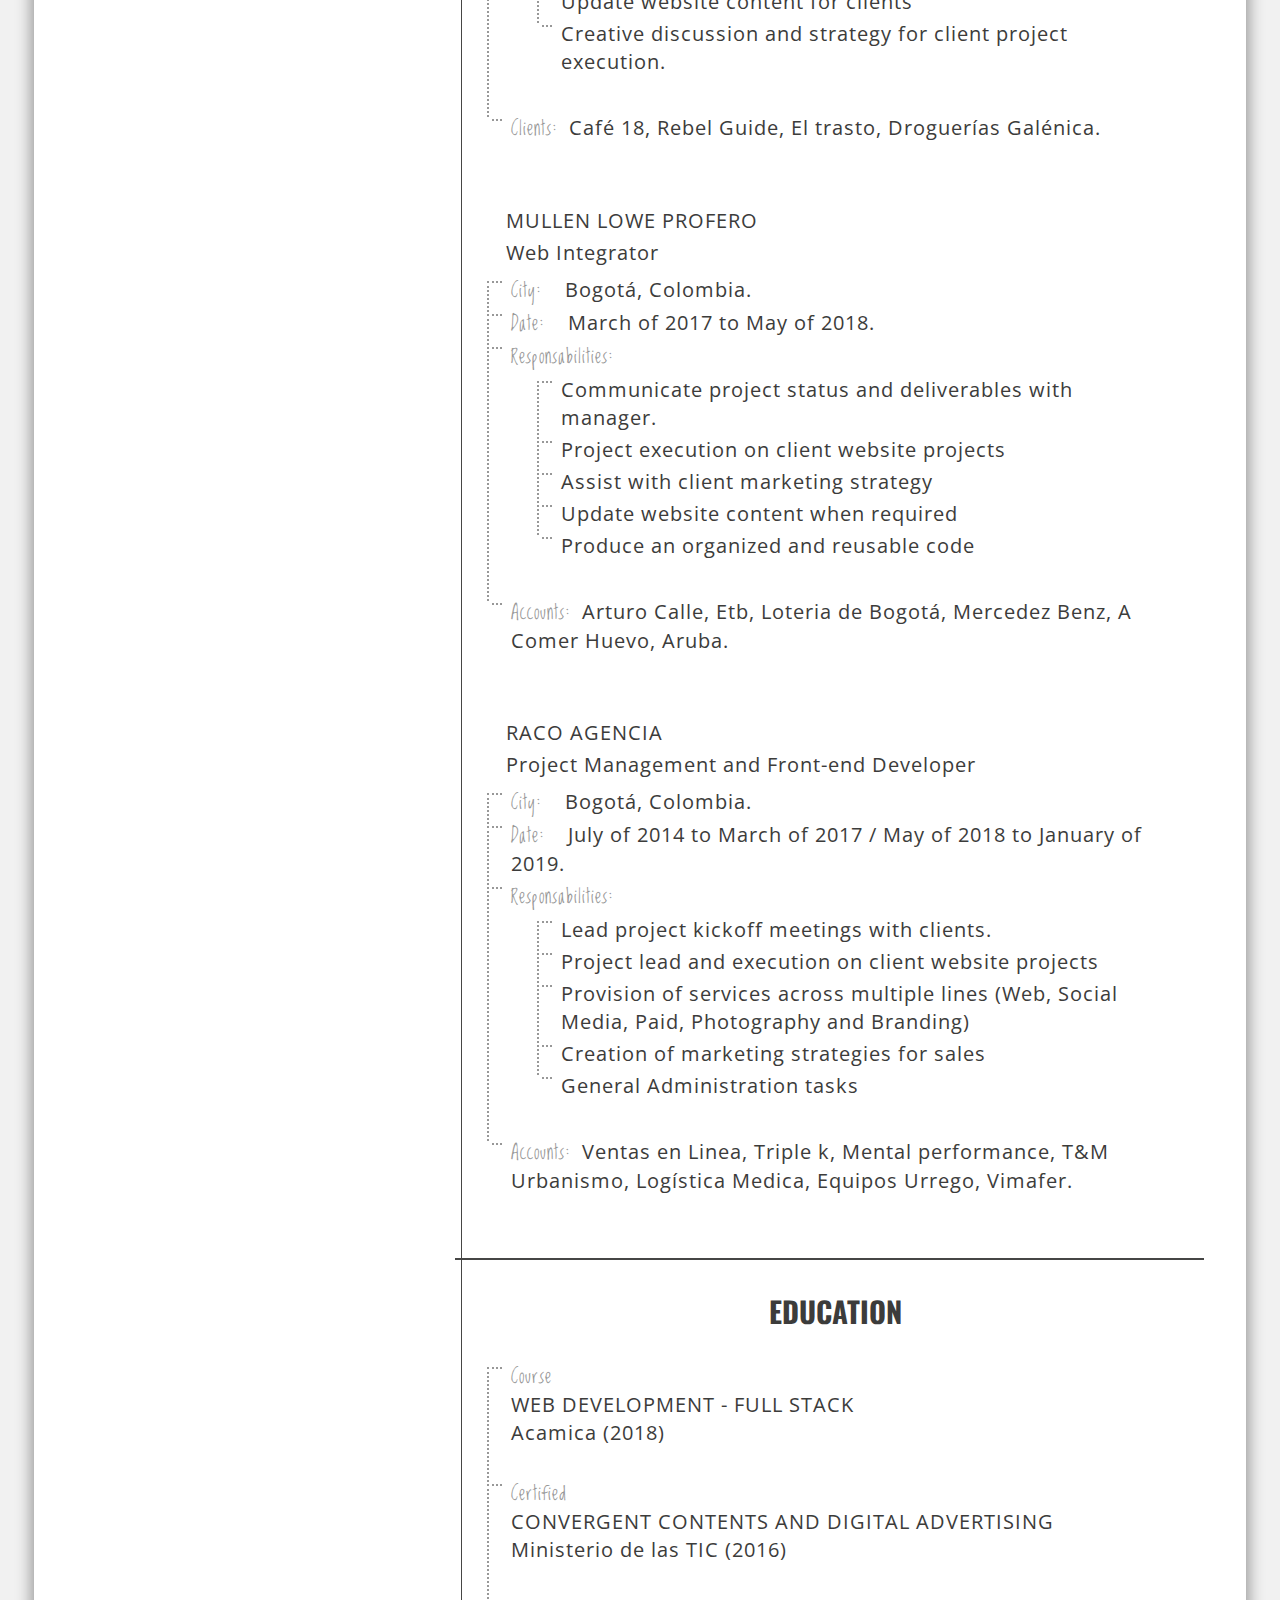
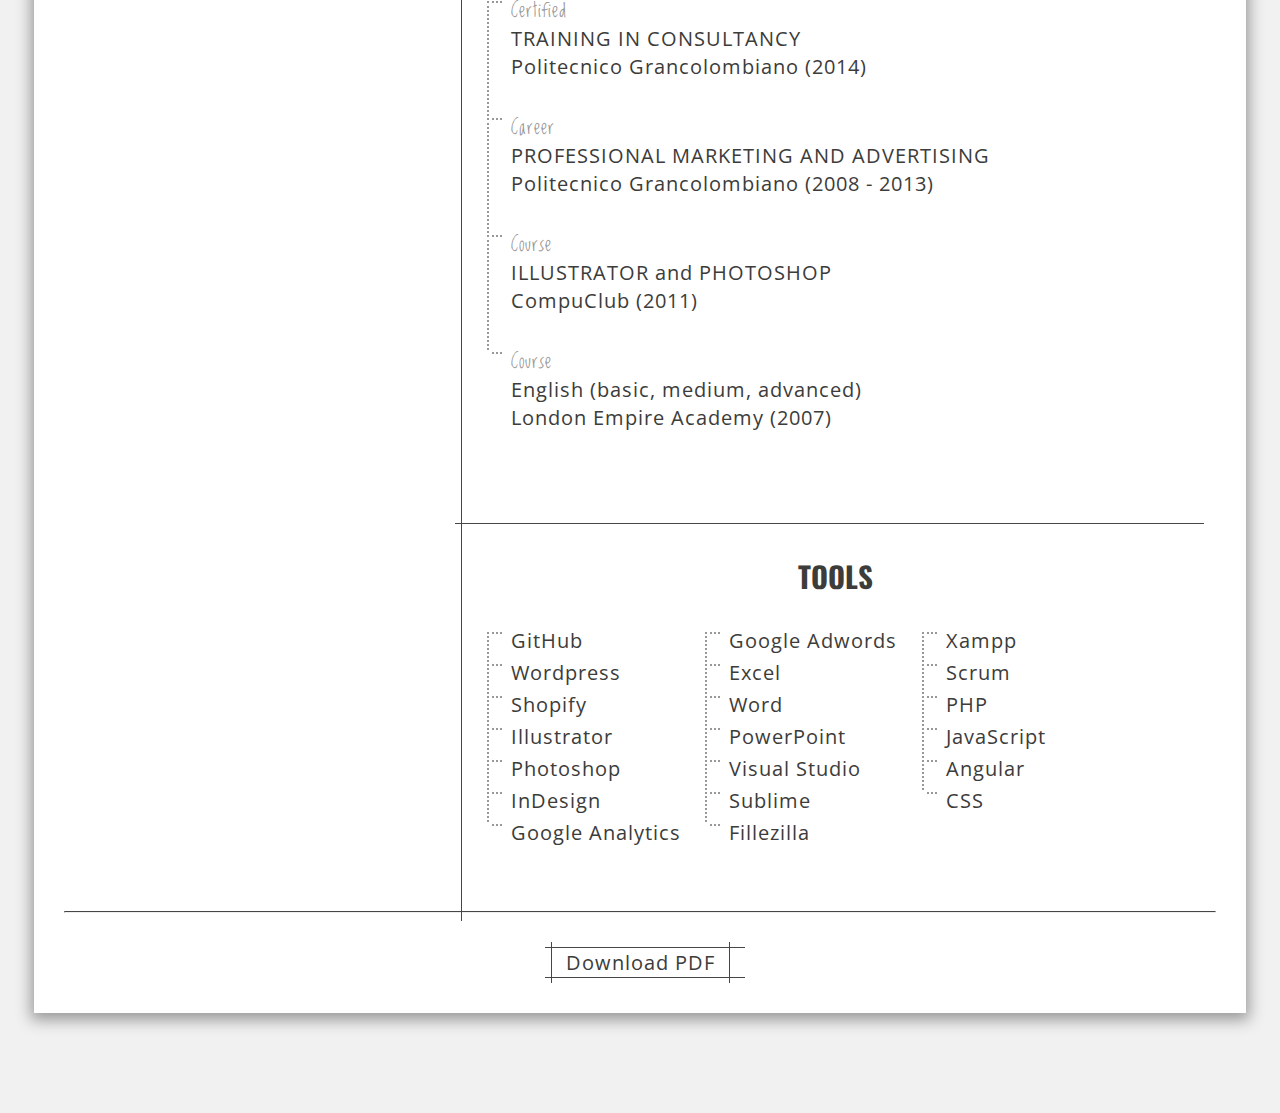
==== commit e1ebc575: "Update english-cv.html" ====
--- a/english-cv.html
+++ b/english-cv.html
@@ -75,7 +75,7 @@
                             </div>
                             <div class="clear"></div>
 
-                            <p class="text-justify">I am a Professional in Marketing and Advertising. graduate of the Politecnico Grancolombiano, a four year University in Bogotá, Colombia, I have 9 years experience as a Project Manager, Web Designer and Developer. I have a broad command of the English language; I hold discipline, organization and sense of responsibility in the highest regard. I have a high resilience to change by being able to adapt and learn at the highest capacity. I pride myself on my entrepreneurial focus while being objective, efficient and honest.</p>
+                            <p class="text-justify">As a seasoned marketing and advertising professional with a degree from Politécnico Grancolombiano in Bogotá, Colombia, I bring 9 years of expertise in project management, web design, and development. With a strong command of English and a proven track record of discipline, organization, and responsibility, I excel in adapting to change and driving results. My entrepreneurial spirit is balanced by objectivity, efficiency, and integrity. I'm a resilient and dedicated professional committed to delivering high-quality work.</p>
                         </div>
                     </div>
                     <div id="experiencia" class="lin-h linr click">
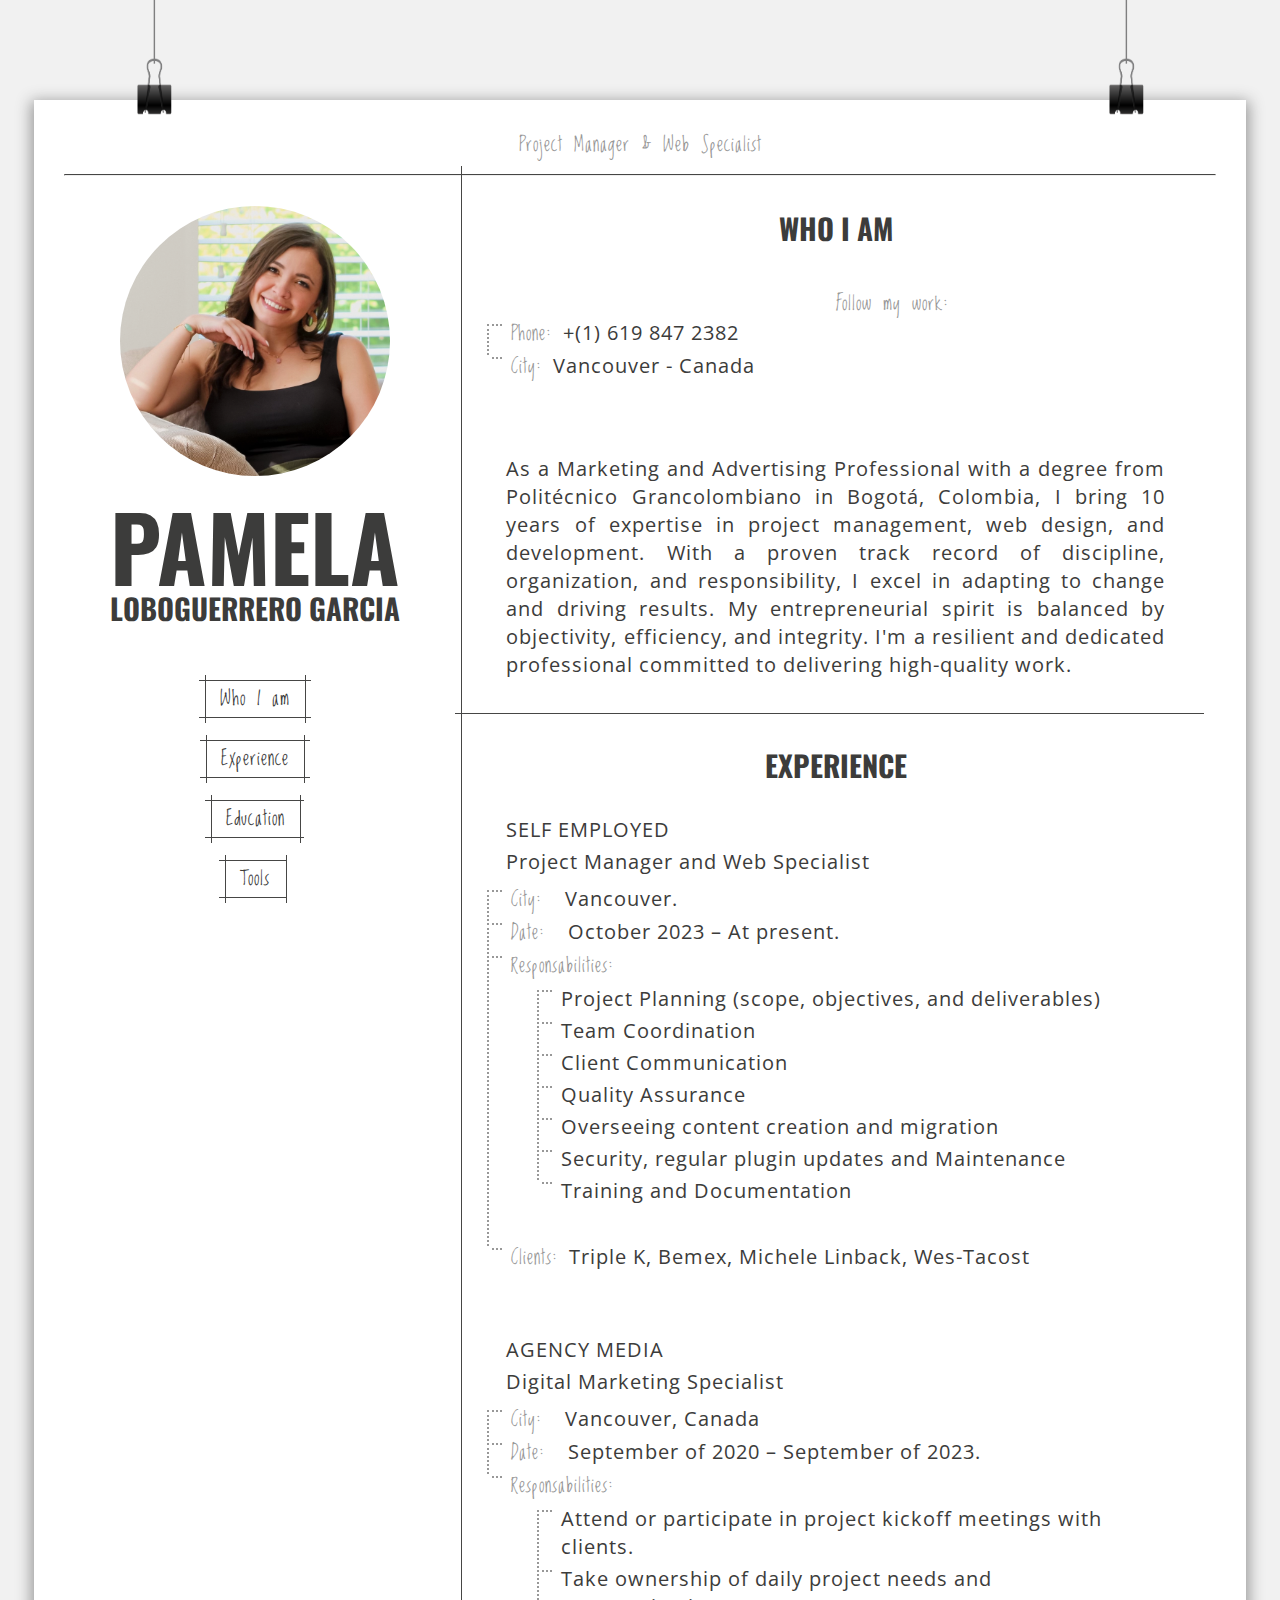
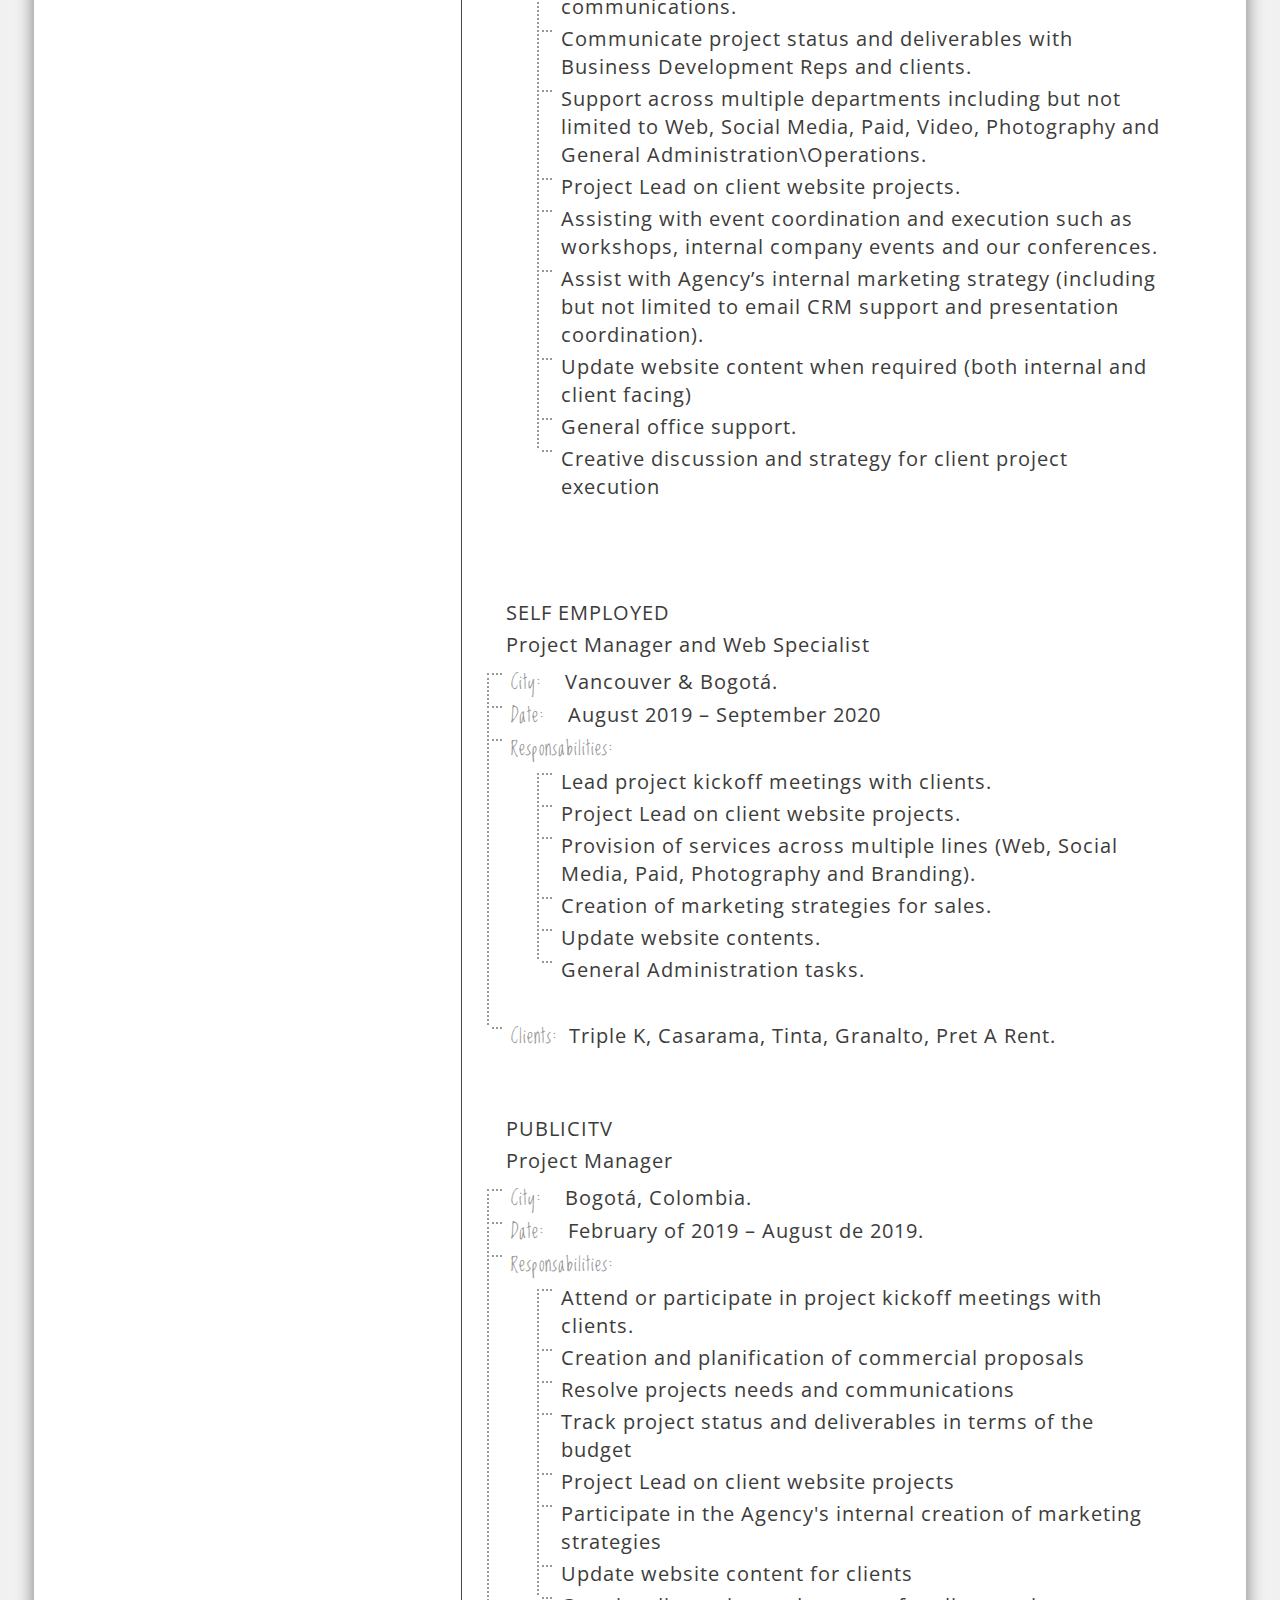
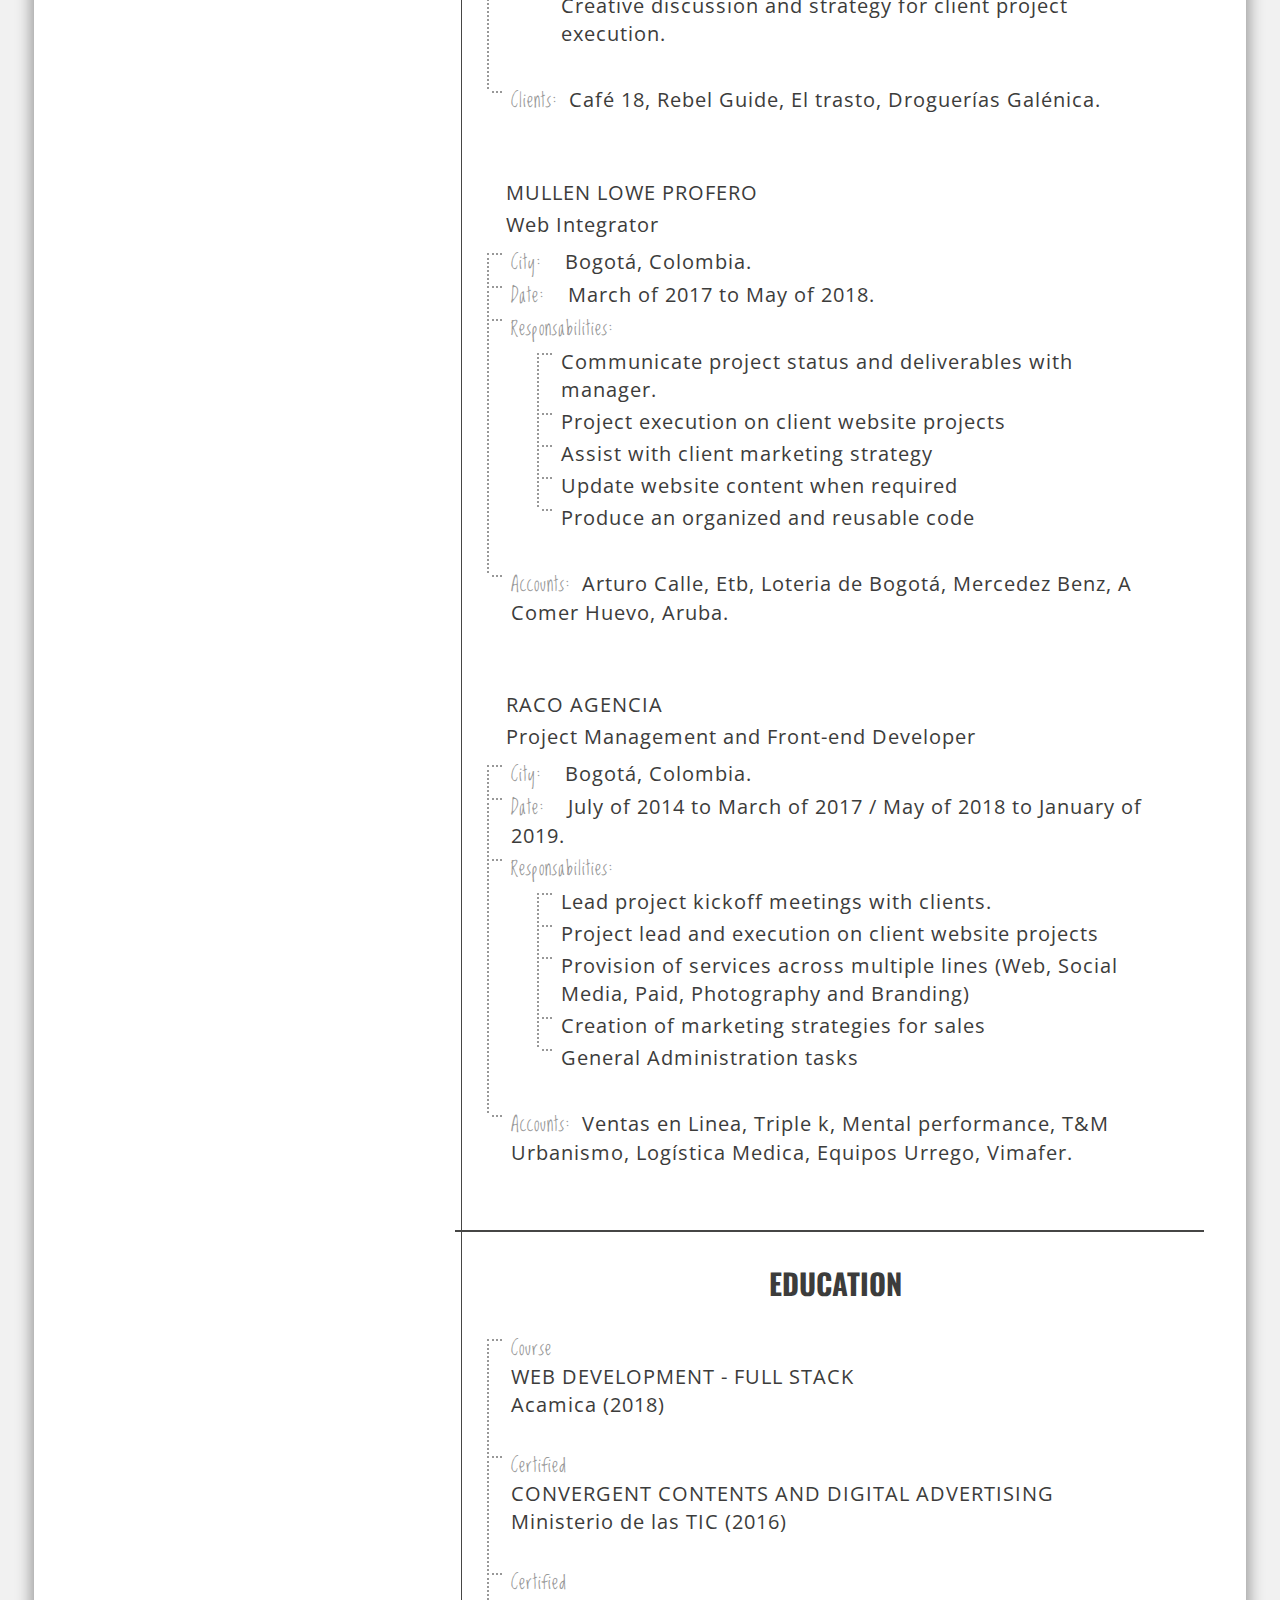
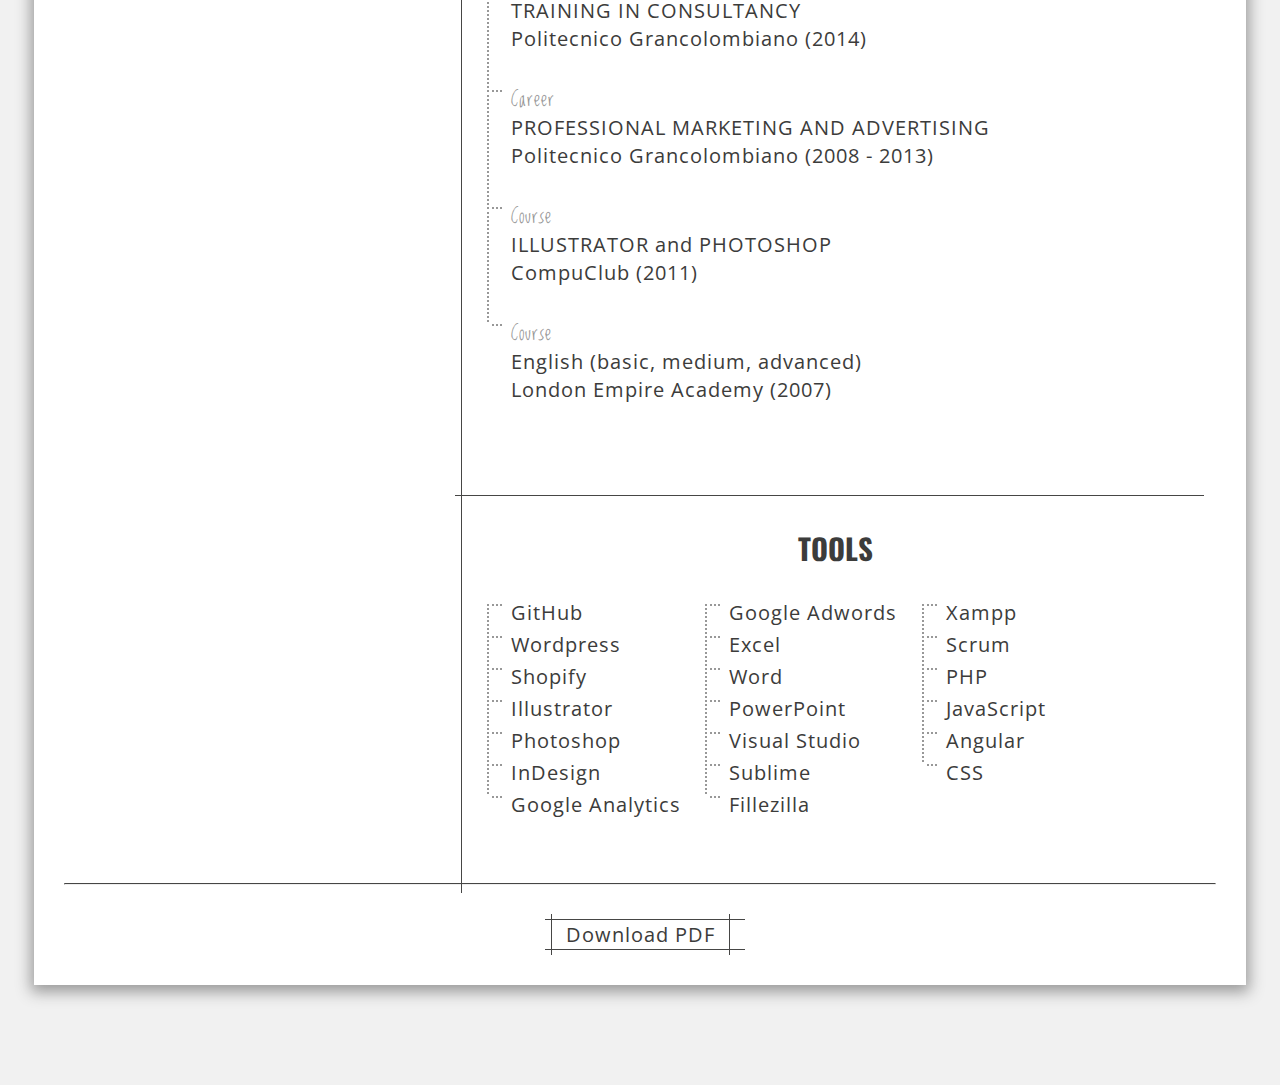
==== commit 7c4a6080: "Update english-cv.html" ====
--- a/english-cv.html
+++ b/english-cv.html
@@ -75,7 +75,7 @@
                             </div>
                             <div class="clear"></div>
 
-                            <p class="text-justify">As a seasoned marketing and advertising professional with a degree from Politécnico Grancolombiano in Bogotá, Colombia, I bring 9 years of expertise in project management, web design, and development. With a strong command of English and a proven track record of discipline, organization, and responsibility, I excel in adapting to change and driving results. My entrepreneurial spirit is balanced by objectivity, efficiency, and integrity. I'm a resilient and dedicated professional committed to delivering high-quality work.</p>
+                            <p class="text-justify">As a Marketing and Advertising Professional with a degree from Politécnico Grancolombiano in Bogotá, Colombia, I bring 10 years of expertise in project management, web design, and development. With a proven track record of discipline, organization, and responsibility, I excel in adapting to change and driving results. My entrepreneurial spirit is balanced by objectivity, efficiency, and integrity. I'm a resilient and dedicated professional committed to delivering high-quality work.</p>
                         </div>
                     </div>
                     <div id="experiencia" class="lin-h linr click">
